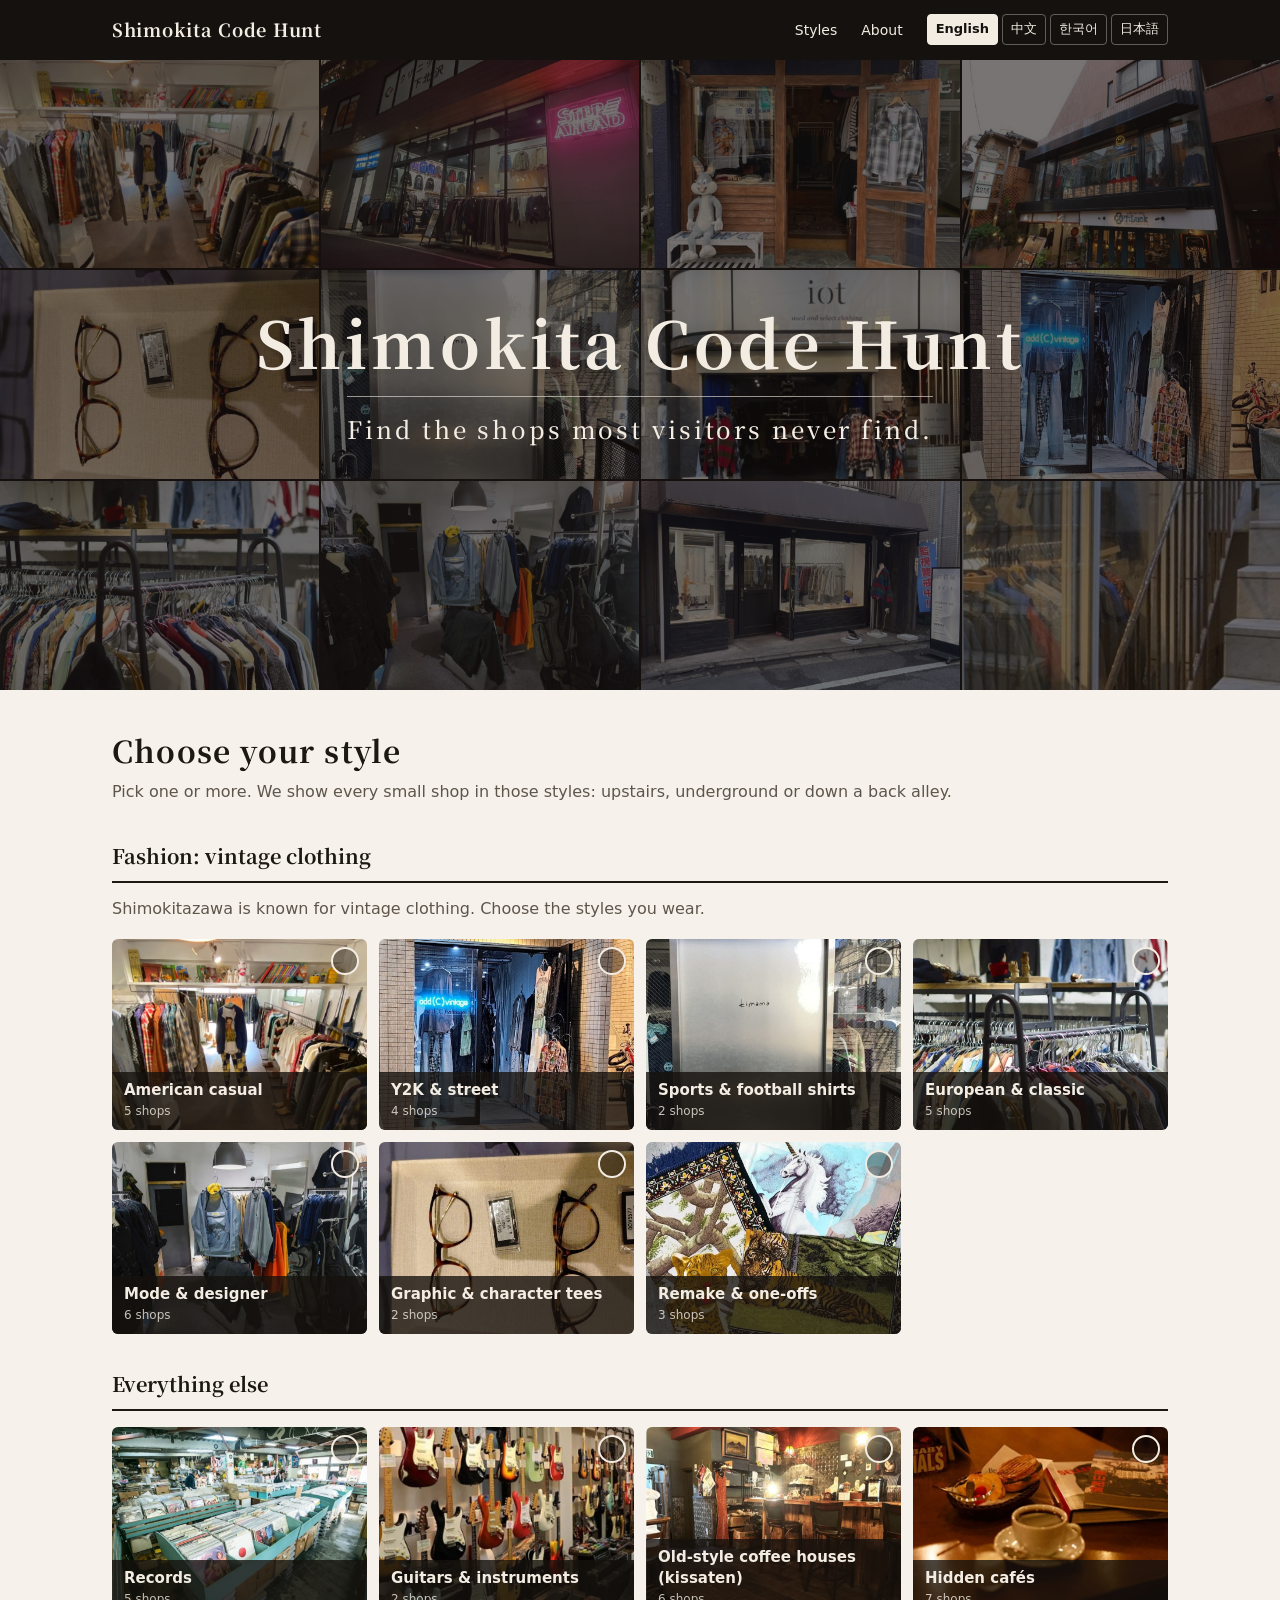
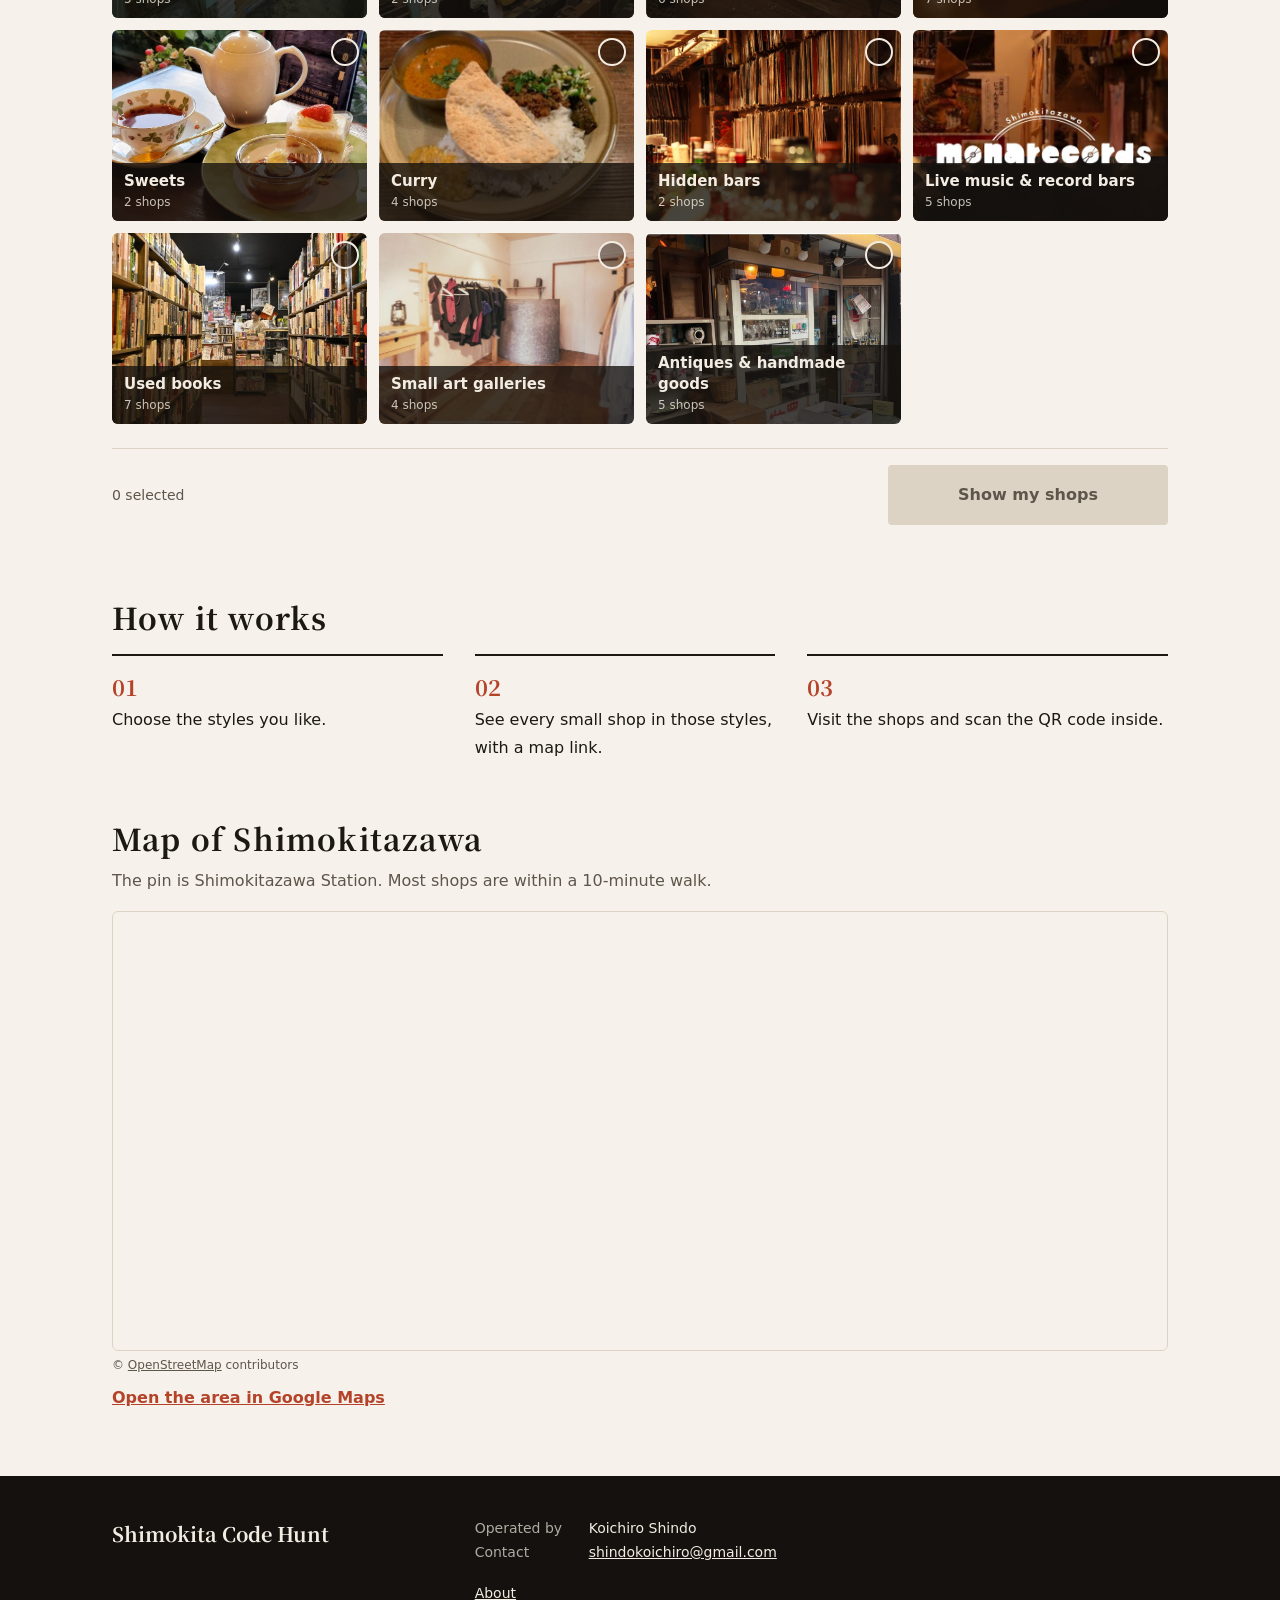
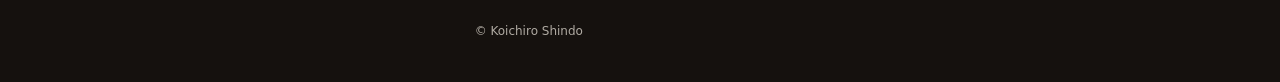
==== index.html @ 96d7427f "ミニシアター・お笑いを外す" ====
<!DOCTYPE html>
<html lang="en">
<head>
  <meta charset="UTF-8">
  <meta name="viewport" content="width=device-width, initial-scale=1">
  <title>Shimokita Code Hunt</title>
  <meta name="description" content="Find small shops in Shimokitazawa that most visitors never find: upstairs, underground and down back alleys.">
  <link rel="preconnect" href="https://fonts.googleapis.com">
  <link rel="preconnect" href="https://fonts.gstatic.com" crossorigin>
  <link rel="stylesheet" href="https://fonts.googleapis.com/css2?family=Noto+Serif+JP:wght@500;700&display=swap">
  <link rel="stylesheet" href="style.css?v=16">
</head>
<body>
  <div id="app"></div>
  <noscript><p>Please turn on JavaScript to use this site.</p></noscript>
  <script src="data/config.js?v=16"></script>
  <script src="data/stores.js?v=16"></script>
  <script src="i18n.js?v=16"></script>
  <script src="app.js?v=16"></script>
</body>
</html>
---- style.css ----
:root {
  --bg: #F6F2EB;
  --paper: #ECE5D9;
  --ink: #1C1814;
  --sub: #5E554B;
  --night: #15110E;
  --on-night: #F2ECE2;
  --accent: #B5432A;
  --accent-dark: #8E3320;
  --line: #DDD3C4;
  --ok: #2F6B3F;
  --error: #A8321E;
  --r-btn: 4px;
  --r-box: 6px;
  --serif: "Noto Serif JP", "Hiragino Mincho ProN", "Yu Mincho", "Songti SC", "Nanum Myeongjo", Georgia, serif;
}

* { box-sizing: border-box; }
html { -webkit-text-size-adjust: 100%; scroll-padding-top: 72px; }

body {
  margin: 0;
  background: var(--bg);
  color: var(--ink);
  font-family: system-ui, -apple-system, "Segoe UI", Roboto, "Helvetica Neue", Arial, sans-serif;
  font-size: 16px;
  line-height: 1.75;
}
html:lang(ja) body { font-family: "Hiragino Sans", "Hiragino Kaku Gothic ProN", "Noto Sans JP", "Yu Gothic", sans-serif; }
html:lang(zh) body { font-family: "PingFang SC", "Hiragino Sans GB", "Noto Sans SC", "Microsoft YaHei", sans-serif; }
html:lang(ko) body { font-family: "Apple SD Gothic Neo", "Noto Sans KR", "Malgun Gothic", sans-serif; }

h1, h2, h3 { line-height: 1.35; margin: 0; }
img { max-width: 100%; }

.wrap {
  max-width: 1120px;
  margin: 0 auto;
  padding: 0 16px;
}
@media (min-width: 768px) { .wrap { padding: 0 32px; } }

/* ---- ヘッダー（どの画面でも上に固定） ---- */
.top {
  position: sticky;
  top: 0;
  z-index: 10;
  background: var(--night);
  color: var(--on-night);
}
.top-in {
  max-width: 1120px;
  margin: 0 auto;
  padding: 10px 16px;
  display: flex;
  flex-wrap: wrap;
  align-items: center;
  gap: 8px 24px;
}
@media (min-width: 768px) { .top-in { padding: 14px 32px; } }
.brand {
  font-family: var(--serif);
  font-weight: 700;
  font-size: 18px;
  letter-spacing: 0.04em;
  color: var(--on-night);
  text-decoration: none;
  margin-right: auto;
}
.nav { display: none; gap: 24px; }
.nav a { color: var(--on-night); text-decoration: none; font-size: 14px; }
.nav a:hover { text-decoration: underline; text-underline-offset: 4px; }
@media (min-width: 900px) { .nav { display: flex; } }
.langs { display: flex; gap: 4px; }
.langs button {
  font: inherit;
  font-size: 13px;
  padding: 3px 8px;
  border: 1px solid rgba(242, 236, 226, 0.35);
  border-radius: var(--r-btn);
  background: transparent;
  color: var(--on-night);
  cursor: pointer;
}
.langs button[aria-current="true"] {
  background: var(--on-night);
  border-color: var(--on-night);
  color: var(--night);
  font-weight: 700;
}

/* ---- トップの写真（お店の写真を並べ、上に名前を重ねる） ---- */
.hero {
  position: relative;
  height: 44vh;
  min-height: 300px;
  max-height: 640px;
  overflow: hidden;
  background: var(--night);
}
@media (min-width: 768px) { .hero { height: 70vh; } }
.mosaic {
  position: absolute;
  inset: 0;
  display: grid;
  grid-template-columns: repeat(3, minmax(0, 1fr));
  grid-template-rows: repeat(3, minmax(0, 1fr));
  gap: 2px;
}
.mosaic img { width: 100%; height: 100%; min-height: 0; object-fit: cover; display: block; }
.mosaic img:nth-child(n+10) { display: none; }
@media (min-width: 768px) {
  .mosaic { grid-template-columns: repeat(4, minmax(0, 1fr)); }
  .mosaic img:nth-child(n+10) { display: block; }
}
.hero::after {
  content: "";
  position: absolute;
  inset: 0;
  background: rgba(21, 17, 14, 0.58);
}
.hero-text {
  position: absolute;
  inset: 0;
  z-index: 1;
  display: flex;
  flex-direction: column;
  align-items: center;
  justify-content: center;
  text-align: center;
  padding: 0 16px;
  color: var(--on-night);
}
.hero-name {
  font-family: var(--serif);
  font-size: clamp(30px, 8vw, 64px);
  font-weight: 700;
  letter-spacing: 0.06em;
  margin: 0;
  line-height: 1.2;
  text-wrap: balance;
}
@media (max-width: 599px) { .hero-name { font-size: 34px; letter-spacing: 0.03em; } }
.hero-line {
  font-family: var(--serif);
  font-weight: 500;
  font-size: clamp(16px, 3.4vw, 24px);
  letter-spacing: 0.12em;
  margin-top: 16px;
  padding-top: 16px;
  border-top: 1px solid rgba(242, 236, 226, 0.6);
  text-wrap: balance;
}
@media (max-width: 599px) { .hero-line { letter-spacing: 0.04em; } }

/* ---- 見出し ---- */
.h-sec {
  font-family: var(--serif);
  font-size: clamp(22px, 4.5vw, 30px);
  font-weight: 700;
  letter-spacing: 0.04em;
}
.h-page {
  font-family: var(--serif);
  font-size: clamp(26px, 6vw, 40px);
  font-weight: 700;
  margin: 40px 0 16px;
}
.sub { color: var(--sub); margin: 8px 0 16px; }

.resume { margin: 24px 0 0; }
.resume a { color: var(--accent); font-weight: 700; }

/* ---- スタイルを選ぶ ---- */
.pick { padding: 40px 0 0; }
.tiles-group { border: 0; padding: 0; margin: 32px 0 0; min-width: 0; }
.h-group {
  font-family: var(--serif);
  font-size: 20px;
  font-weight: 700;
  padding: 0 0 8px;
  border-bottom: 2px solid var(--ink);
  width: 100%;
}
.tiles-group .sub { margin: 12px 0 0; }
.tiles {
  border: 0;
  padding: 0;
  margin: 16px 0 0;
  display: grid;
  grid-template-columns: repeat(2, 1fr);
  gap: 8px;
}
@media (min-width: 600px) { .tiles { grid-template-columns: repeat(3, 1fr); gap: 12px; } }
@media (min-width: 1000px) { .tiles { grid-template-columns: repeat(4, 1fr); } }
.tile {
  position: relative;
  display: block;
  aspect-ratio: 4 / 3;
  overflow: hidden;
  border-radius: var(--r-box);
  background: var(--night);
  cursor: pointer;
  outline: 3px solid transparent;
  outline-offset: -3px;
}
.tile input { position: absolute; opacity: 0; width: 1px; height: 1px; }
.tile img { width: 100%; height: 100%; object-fit: cover; display: block; }
.tile.no-photo { background: #2B241E; }
.tile-label {
  position: absolute;
  left: 0; right: 0; bottom: 0;
  padding: 8px 12px;
  background: rgba(21, 17, 14, 0.78);
  color: var(--on-night);
  display: flex;
  flex-direction: column;
}
.tile.no-photo .tile-label { top: 0; justify-content: flex-end; background: none; }
.tile-name { font-weight: 700; font-size: 15px; line-height: 1.4; }
.tile-count { font-size: 12px; opacity: 0.8; }
.tile-check {
  position: absolute;
  top: 8px; right: 8px;
  width: 28px; height: 28px;
  border-radius: 50%;
  border: 2px solid var(--on-night);
  background: rgba(21, 17, 14, 0.4);
}
.tile input:checked ~ .tile-check { background: var(--accent); border-color: var(--accent); }
.tile input:checked ~ .tile-check::after {
  content: "";
  position: absolute;
  left: 8px; top: 3px;
  width: 7px; height: 13px;
  border: solid #fff;
  border-width: 0 3px 3px 0;
  transform: rotate(45deg);
}
.tile:has(input:checked) { outline-color: var(--accent); }
.tile:has(input:focus-visible) { outline-color: var(--ink); }

.pick-bar {
  position: static;
  bottom: 0;
  z-index: 5;
  margin: 16px -16px 0;
  padding: 12px 16px;
  background: var(--bg);
  border-top: 1px solid var(--line);
}
@media (min-width: 768px) { .pick-bar { margin: 24px 0 0; padding: 16px 0; } }
.pick-bar.is-on { position: sticky; }
.pick-bar-in { display: flex; align-items: center; gap: 16px; }
.pick-count { color: var(--sub); font-size: 14px; white-space: nowrap; }
.pick-bar .btn { margin: 0; }
@media (min-width: 768px) { .pick-bar .btn { width: auto; min-width: 280px; margin-left: auto; } }

/* ---- 遊び方・地図 ---- */
.steps { padding: 56px 0 0; }
.steps ol {
  margin: 16px 0 0;
  padding: 0;
  list-style: none;
  counter-reset: step;
  display: grid;
  gap: 12px;
}
@media (min-width: 900px) { .steps ol { grid-template-columns: 1.1fr 1fr 1.2fr; gap: 32px; } }
.steps li {
  counter-increment: step;
  padding-top: 12px;
  border-top: 2px solid var(--ink);
}
.steps li::before {
  content: counter(step, decimal-leading-zero);
  display: block;
  font-family: var(--serif);
  font-size: 22px;
  font-weight: 700;
  color: var(--accent);
}
.map { padding: 56px 0 64px; }
.map iframe {
  display: block;
  width: 100%;
  height: 320px;
  border: 1px solid var(--line);
  border-radius: var(--r-box);
}
@media (min-width: 768px) { .map iframe { height: 440px; } }
.map-credit { font-size: 12px; color: var(--sub); margin: 4px 0 0; }
.map-credit a { color: inherit; }

/* ---- ボタン・リンク ---- */
.actions { display: flex; flex-direction: column; gap: 8px; margin-top: 24px; }
.btn {
  display: block;
  width: 100%;
  font: inherit;
  font-weight: 700;
  text-align: center;
  text-decoration: none;
  padding: 14px 16px;
  margin-top: 16px;
  border: 2px solid var(--ink);
  border-radius: var(--r-btn);
  background: var(--ink);
  color: var(--bg);
  cursor: pointer;
}
.actions .btn { margin-top: 0; }
.btn:hover { background: var(--accent-dark); border-color: var(--accent-dark); }
.btn-go { background: var(--accent); border-color: var(--accent); }
.btn:disabled { background: var(--line); border-color: var(--line); color: var(--sub); cursor: default; }
.btn-line { background: transparent; color: var(--ink); }
.btn-line:hover { background: var(--paper); color: var(--ink); border-color: var(--ink); }
@media (min-width: 768px) { .route .btn, .about .btn { width: auto; display: inline-block; padding: 12px 32px; } }
.btn:focus-visible, .langs button:focus-visible, .link:focus-visible, .nav a:focus-visible {
  outline: 3px solid var(--accent);
  outline-offset: 2px;
}
.link { display: inline-block; margin-top: 8px; color: var(--accent); font-weight: 700; }
.shop-links { display: flex; flex-wrap: wrap; gap: 4px 20px; }
.link-sub { color: var(--ink); font-weight: 400; }

/* ---- 3軒の画面：選んだスタイルの写真を上に大きく出す ---- */
.banner {
  position: relative;
  height: 34vh;
  min-height: 220px;
  max-height: 420px;
  overflow: hidden;
  background: var(--night);
}
.banner-photos { position: absolute; inset: 0; display: grid; grid-auto-flow: column; grid-auto-columns: minmax(0, 1fr); gap: 2px; }
.banner img { width: 100%; height: 100%; object-fit: cover; display: block; }
@media (max-width: 599px) { .banner-photos.n3 img:nth-child(3), .banner-photos.n4 img:nth-child(n+3) { display: none; } }
.banner::after { content: ""; position: absolute; inset: 0; background: rgba(21, 17, 14, 0.5); }
.banner-text {
  position: absolute;
  z-index: 1;
  left: 0; right: 0; bottom: 0;
  max-width: 1120px;
  margin: 0 auto;
  padding: 24px 16px;
  color: var(--on-night);
}
@media (min-width: 768px) { .banner-text { padding: 40px 32px; } }
.banner-kicker { margin: 0; font-size: 14px; letter-spacing: 0.08em; }
.banner-title { font-family: var(--serif); font-size: clamp(28px, 6vw, 48px); font-weight: 700; }

.route { padding-bottom: 64px; }
.progress {
  display: flex; align-items: center; gap: 16px;
  font-weight: 700; margin: 24px 0 8px;
}
.meter { flex: 1; height: 6px; background: var(--paper); border-radius: 3px; overflow: hidden; max-width: 480px; }
.meter span { display: block; height: 100%; background: var(--accent); }

.shops { list-style: none; padding: 0; margin: 32px 0 0; }
.shop {
  border: 1px solid var(--line);
  border-radius: var(--r-box);
  background: #fff;
  overflow: hidden;
  margin-bottom: 20px;
}
@media (min-width: 768px) {
  .shop { display: grid; grid-template-columns: 2fr 3fr; }
  .shop.no-photo { grid-template-columns: 1fr; }
}
.shop-photo { margin: 0; }
.shop-photo img { display: block; width: 100%; height: 220px; object-fit: cover; }
@media (min-width: 768px) { .shop-photo img { height: 100%; min-height: 280px; } }
.shop-body { padding: 20px; }
@media (min-width: 768px) { .shop-body { padding: 28px 32px; } }
.shop-body p { margin: 8px 0 0; }
.shop-head { display: flex; align-items: flex-start; gap: 16px; }
.shop-head h3 { flex: 1; min-width: 0; font-family: var(--serif); font-size: 22px; font-weight: 700; overflow-wrap: anywhere; }
.shop-no {
  flex: none;
  font-family: var(--serif);
  font-size: 22px;
  font-weight: 700;
  color: var(--accent);
  line-height: 1.35;
}
.status {
  flex: none;
  font-size: 13px;
  font-weight: 700;
  color: var(--sub);
  padding: 2px 8px;
  border: 1px solid var(--line);
  border-radius: var(--r-btn);
}
.is-found .status { color: var(--ok); border-color: var(--ok); }
.cats { color: var(--accent); font-size: 13px; font-weight: 700; letter-spacing: 0.04em; }
.desc { font-size: 15px; }
.addr { font-size: 13px; color: var(--sub); }
.done { font-size: 20px; font-weight: 700; color: var(--ok); margin: 16px 0 0; }

/* ---- メッセージ ---- */
.block { padding: 40px 0 64px; }
.message-text { font-family: var(--serif); font-size: 22px; font-weight: 700; margin: 0; }
.is-ok .message-text { color: var(--ok); }

/* ---- このサイトについて ---- */
.about { max-width: 760px; padding-bottom: 64px; }
.about .h-sec { font-size: 20px; margin-top: 40px; }
.about-info { margin: 16px 0 0; }
.about-info div { display: flex; gap: 16px; padding: 8px 0; border-bottom: 1px solid var(--line); }
.about-info dt { width: 8em; flex: none; color: var(--sub); }
.about-info dd { margin: 0; }
.about a { color: var(--accent); }

/* ---- ページ下 ---- */
.foot { background: var(--night); color: var(--on-night); font-size: 14px; }
.foot-in { padding-top: 40px; padding-bottom: 40px; display: grid; gap: 16px; }
@media (min-width: 768px) { .foot-in { grid-template-columns: 1fr 2fr; align-items: start; } }
.foot-brand { font-family: var(--serif); font-size: 20px; font-weight: 700; margin: 0; }
.foot-info { margin: 0; }
.foot-info div { display: flex; gap: 16px; }
.foot-info dt { width: 7em; flex: none; opacity: 0.7; }
.foot-info dd { margin: 0; }
.foot a { color: var(--on-night); }
.foot-links, .foot-copy { margin: 0; }
.foot-copy { opacity: 0.7; font-size: 12px; }
@media (min-width: 768px) { .foot-links, .foot-copy { grid-column: 2; } }

.visually-hidden {
  position: absolute; width: 1px; height: 1px; overflow: hidden;
  clip: rect(0 0 0 0); white-space: nowrap;
}
.error { color: var(--error); font-weight: 700; }

/* ---- 印刷用QRページ ---- */
.qr-page { max-width: 1120px; margin: 0 auto; padding: 0 16px 64px; }
.qr-list { list-style: none; padding: 0; display: grid; gap: 24px; grid-template-columns: repeat(auto-fill, minmax(240px, 1fr)); }
.qr-item {
  border: 1px solid var(--line);
  border-radius: var(--r-box);
  background: #fff;
  padding: 16px;
  text-align: center;
  break-inside: avoid;
}
.qr-item svg { width: 100%; max-width: 220px; height: auto; }
.qr-item h2 { font-size: 18px; }
.qr-item p { font-size: 12px; color: var(--sub); word-break: break-all; margin: 8px 0 0; }

@media print {
  body { background: #fff; }
  .no-print { display: none; }
}
@media (prefers-reduced-motion: reduce) { html { scroll-behavior: auto; } }
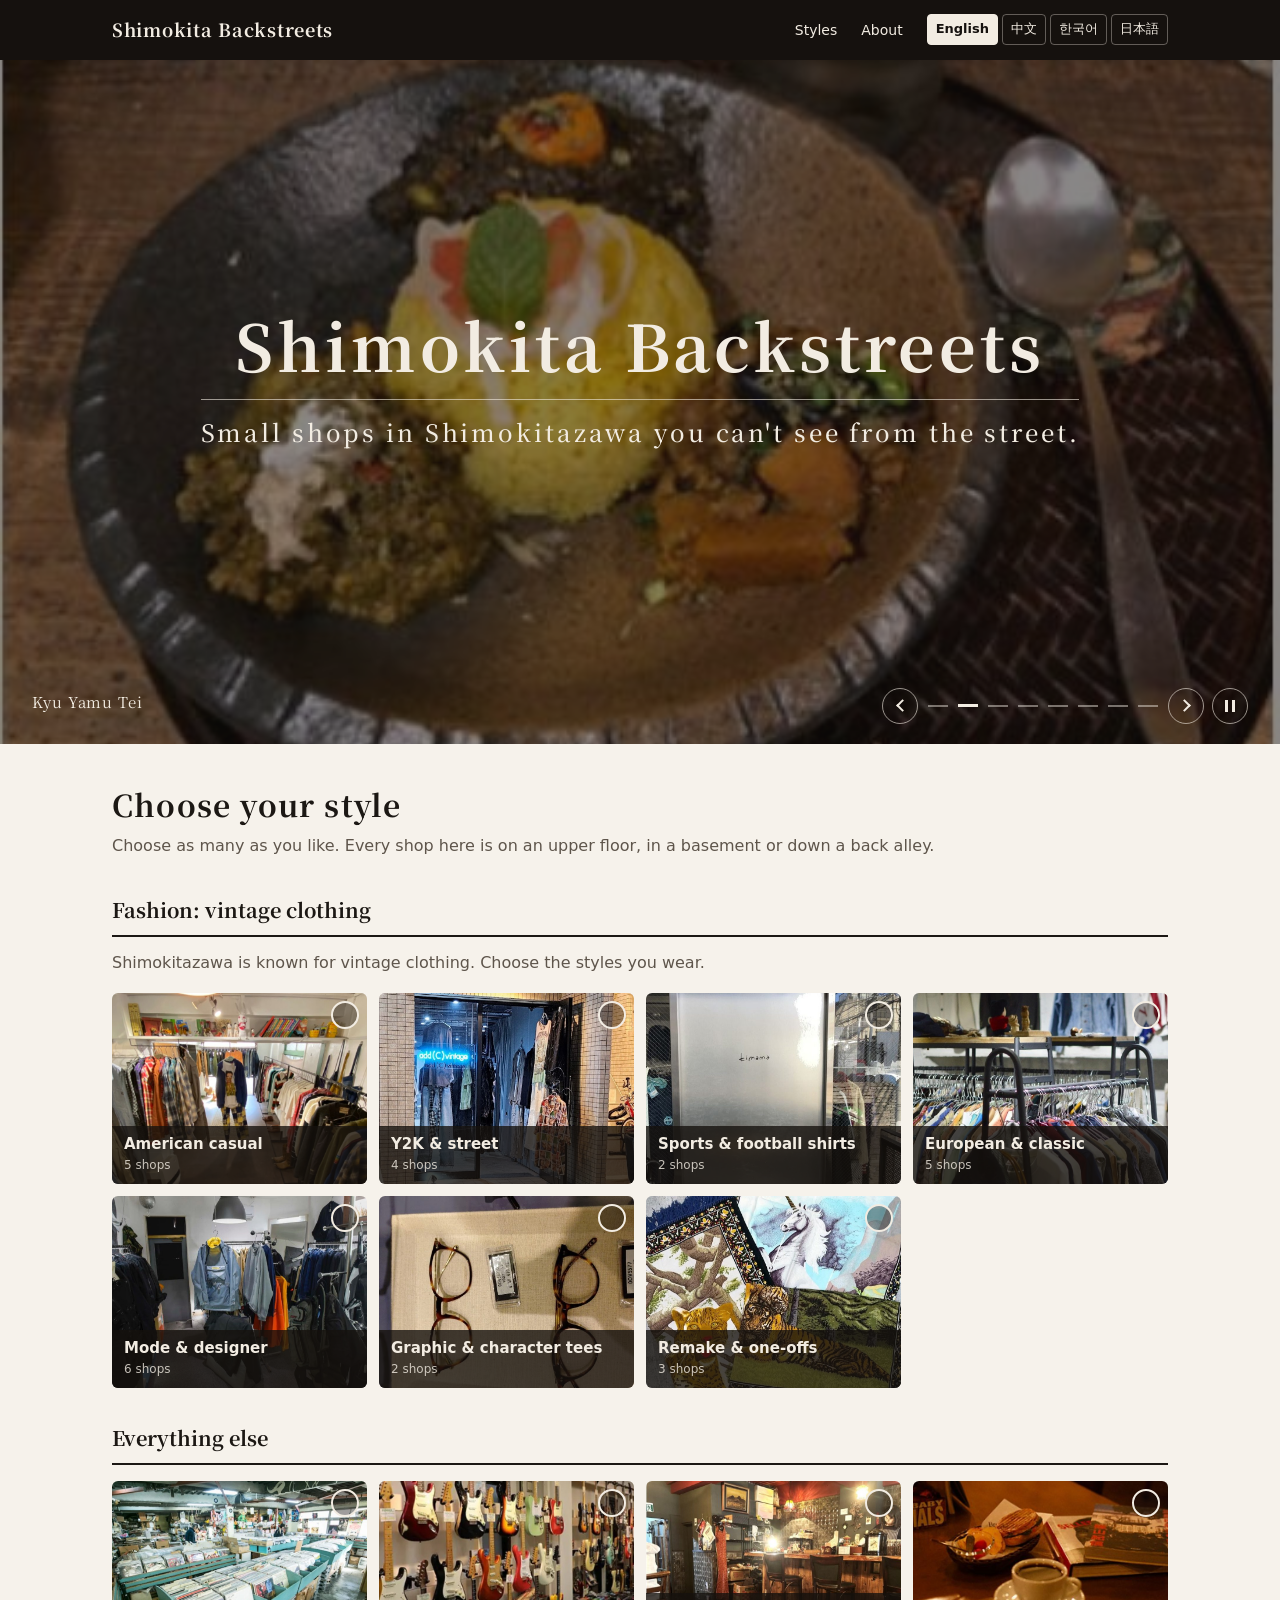
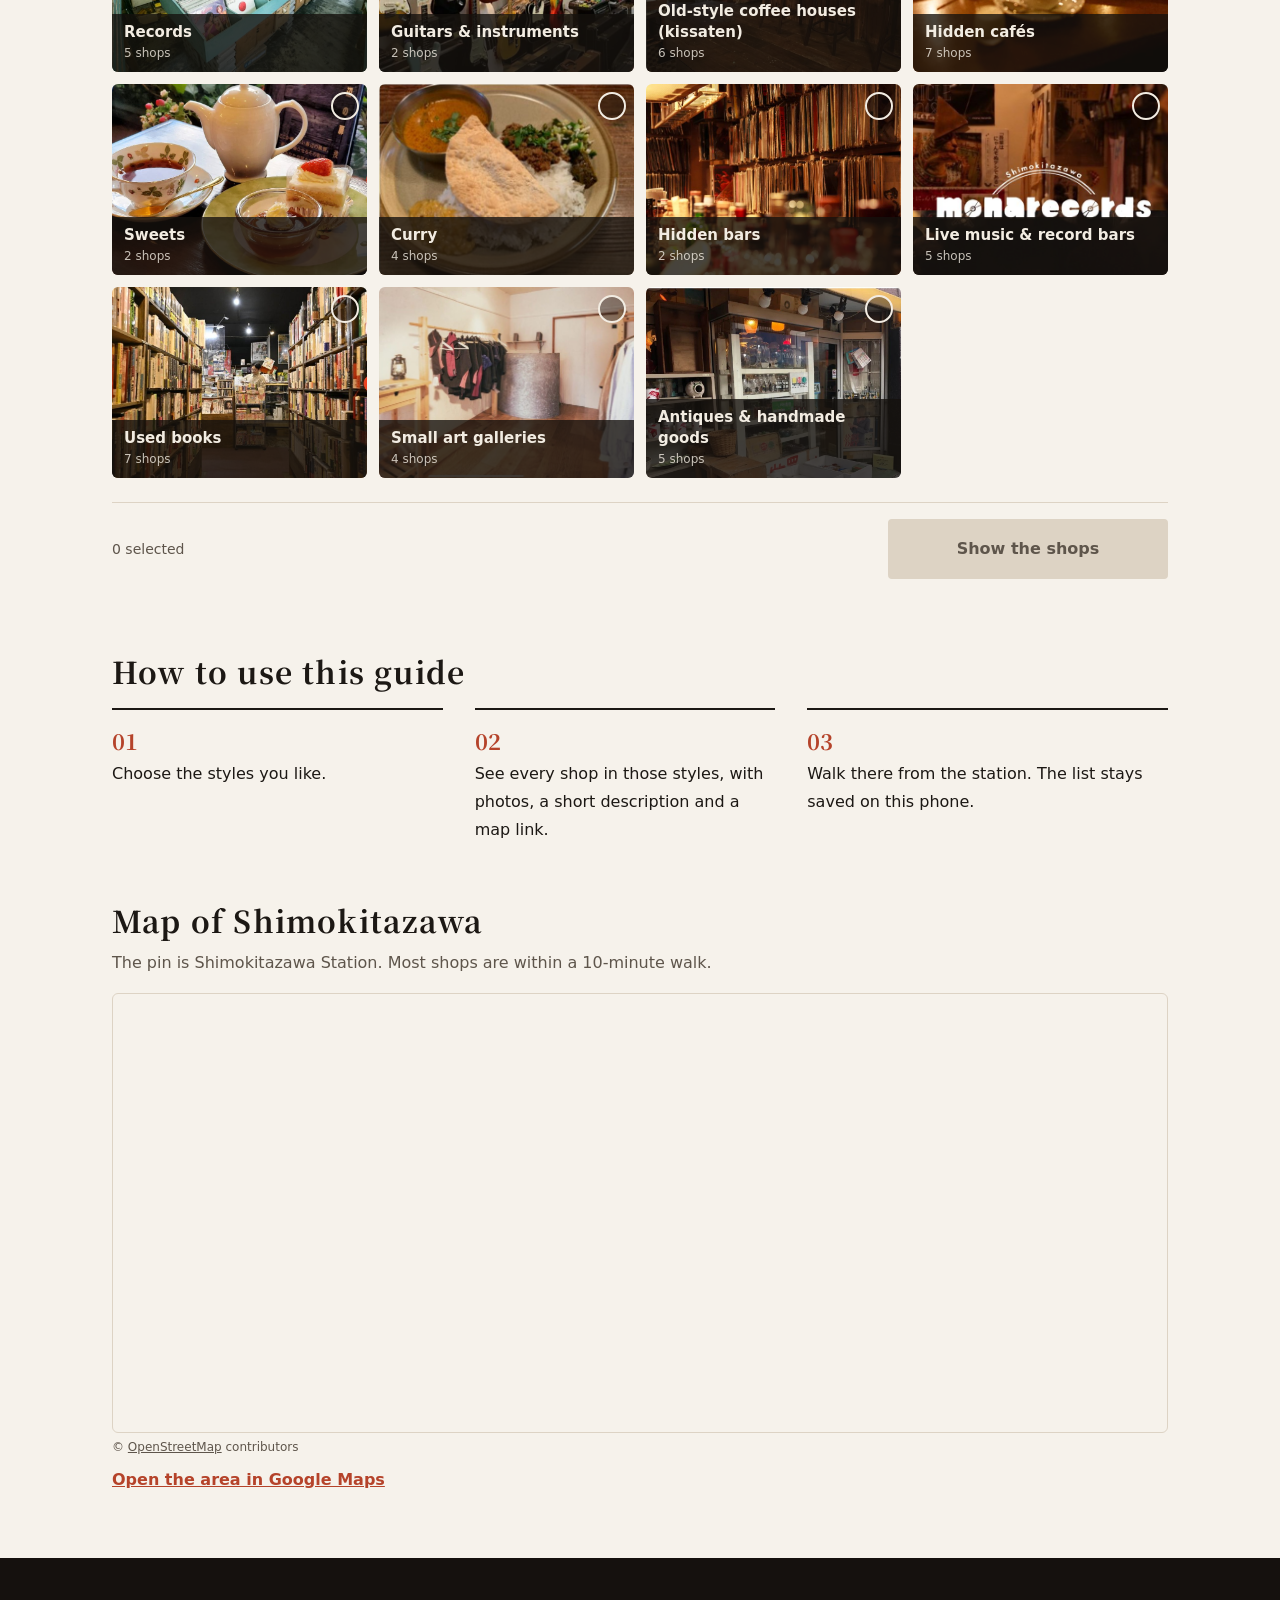
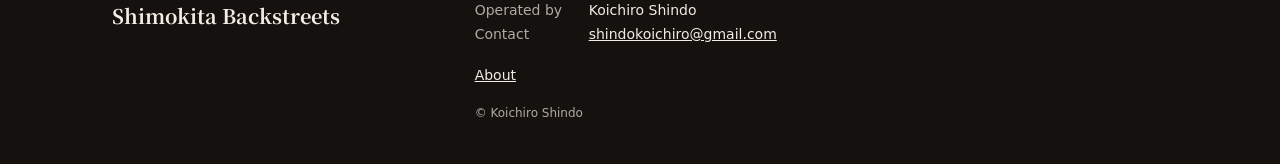
==== commit 08c6a57c: "トップの写真を自動で切り替わるようにし、店内のQRコードの仕組みを外す - 開いたときにスタイルが選ばれた状態になるのを直す - サイト名を Shimokita Backstreets にし、画面の言" ====
--- a/index.html
+++ b/index.html
@@ -3,19 +3,19 @@
 <head>
   <meta charset="UTF-8">
   <meta name="viewport" content="width=device-width, initial-scale=1">
-  <title>Shimokita Code Hunt</title>
+  <title>Shimokita Backstreets</title>
   <meta name="description" content="Find small shops in Shimokitazawa that most visitors never find: upstairs, underground and down back alleys.">
   <link rel="preconnect" href="https://fonts.googleapis.com">
   <link rel="preconnect" href="https://fonts.gstatic.com" crossorigin>
   <link rel="stylesheet" href="https://fonts.googleapis.com/css2?family=Noto+Serif+JP:wght@500;700&display=swap">
-  <link rel="stylesheet" href="style.css?v=16">
+  <link rel="stylesheet" href="style.css?v=17">
 </head>
 <body>
   <div id="app"></div>
   <noscript><p>Please turn on JavaScript to use this site.</p></noscript>
-  <script src="data/config.js?v=16"></script>
-  <script src="data/stores.js?v=16"></script>
-  <script src="i18n.js?v=16"></script>
-  <script src="app.js?v=16"></script>
+  <script src="data/config.js?v=17"></script>
+  <script src="data/stores.js?v=17"></script>
+  <script src="i18n.js?v=17"></script>
+  <script src="app.js?v=17"></script>
 </body>
 </html>
--- a/style.css
+++ b/style.css
@@ -89,36 +89,109 @@
   font-weight: 700;
 }
 
-/* ---- トップの写真（お店の写真を並べ、上に名前を重ねる） ---- */
+/* ---- トップの写真（お店の写真が自動で切り替わり、上に名前を重ねる） ---- */
 .hero {
   position: relative;
-  height: 44vh;
-  min-height: 300px;
-  max-height: 640px;
+  height: 56vh;
+  min-height: 360px;
+  max-height: 720px;
   overflow: hidden;
   background: var(--night);
 }
-@media (min-width: 768px) { .hero { height: 70vh; } }
-.mosaic {
+@media (min-width: 768px) { .hero { height: 76vh; } }
+.slides { position: absolute; inset: 0; }
+.slide {
   position: absolute;
   inset: 0;
-  display: grid;
-  grid-template-columns: repeat(3, minmax(0, 1fr));
-  grid-template-rows: repeat(3, minmax(0, 1fr));
-  gap: 2px;
-}
-.mosaic img { width: 100%; height: 100%; min-height: 0; object-fit: cover; display: block; }
-.mosaic img:nth-child(n+10) { display: none; }
-@media (min-width: 768px) {
-  .mosaic { grid-template-columns: repeat(4, minmax(0, 1fr)); }
-  .mosaic img:nth-child(n+10) { display: block; }
-}
-.hero::after {
+  margin: 0;
+  opacity: 0;
+  transition: opacity 1.2s ease;
+}
+.slide.is-on { opacity: 1; }
+.slide img { width: 100%; height: 100%; object-fit: cover; display: block; }
+.slide::after {
   content: "";
   position: absolute;
   inset: 0;
-  background: rgba(21, 17, 14, 0.58);
-}
+  background: rgba(21, 17, 14, 0.5);
+}
+.slide-name {
+  position: absolute;
+  left: 16px;
+  bottom: 64px;
+  z-index: 2;
+  color: var(--on-night);
+  font-family: var(--serif);
+  font-size: 14px;
+  letter-spacing: 0.06em;
+  pointer-events: none;
+}
+@media (min-width: 768px) { .slide-name { left: 32px; bottom: 28px; font-size: 15px; } }
+.slide-ctrl {
+  position: absolute;
+  left: 0;
+  right: 0;
+  bottom: 16px;
+  z-index: 3;
+  display: flex;
+  align-items: center;
+  justify-content: center;
+  gap: 8px;
+}
+@media (min-width: 768px) { .slide-ctrl { left: auto; right: 32px; bottom: 20px; } }
+.dots { display: flex; gap: 6px; }
+.dot {
+  width: 24px;
+  height: 24px;
+  padding: 0;
+  border: 0;
+  background: transparent;
+  cursor: pointer;
+  position: relative;
+}
+.dot::before {
+  content: "";
+  position: absolute;
+  left: 2px;
+  right: 2px;
+  top: 11px;
+  height: 2px;
+  background: rgba(242, 236, 226, 0.45);
+}
+.dot.is-on::before { background: var(--on-night); height: 3px; top: 10px; }
+.slide-btn {
+  width: 36px;
+  height: 36px;
+  padding: 0;
+  border: 1px solid rgba(242, 236, 226, 0.6);
+  border-radius: 50%;
+  background: transparent;
+  color: var(--on-night);
+  cursor: pointer;
+  display: flex;
+  align-items: center;
+  justify-content: center;
+}
+.slide-btn:hover { background: rgba(242, 236, 226, 0.15); }
+.dot:focus-visible, .slide-btn:focus-visible { outline: 2px solid var(--on-night); outline-offset: 2px; }
+.arrow {
+  width: 9px;
+  height: 9px;
+  border-top: 2px solid currentColor;
+  border-right: 2px solid currentColor;
+}
+.arrow-r { transform: translateX(-2px) rotate(45deg); }
+.arrow-l { transform: translateX(2px) rotate(-135deg); }
+.icon-pause { width: 10px; height: 12px; border-left: 3px solid currentColor; border-right: 3px solid currentColor; }
+.icon-play {
+  width: 0;
+  height: 0;
+  margin-left: 3px;
+  border-top: 7px solid transparent;
+  border-bottom: 7px solid transparent;
+  border-left: 11px solid currentColor;
+}
+@media (prefers-reduced-motion: reduce) { .slide { transition: none; } }
 .hero-text {
   position: absolute;
   inset: 0;
@@ -128,8 +201,9 @@
   align-items: center;
   justify-content: center;
   text-align: center;
-  padding: 0 16px;
-  color: var(--on-night);
+  padding: 0 16px 48px;
+  color: var(--on-night);
+  pointer-events: none;
 }
 .hero-name {
   font-family: var(--serif);
@@ -351,12 +425,7 @@
 .banner-title { font-family: var(--serif); font-size: clamp(28px, 6vw, 48px); font-weight: 700; }
 
 .route { padding-bottom: 64px; }
-.progress {
-  display: flex; align-items: center; gap: 16px;
-  font-weight: 700; margin: 24px 0 8px;
-}
-.meter { flex: 1; height: 6px; background: var(--paper); border-radius: 3px; overflow: hidden; max-width: 480px; }
-.meter span { display: block; height: 100%; background: var(--accent); }
+.list-count { font-weight: 700; color: var(--sub); margin: 24px 0 8px; }
 
 .shops { list-style: none; padding: 0; margin: 32px 0 0; }
 .shop {
@@ -386,25 +455,12 @@
   color: var(--accent);
   line-height: 1.35;
 }
-.status {
-  flex: none;
-  font-size: 13px;
-  font-weight: 700;
-  color: var(--sub);
-  padding: 2px 8px;
-  border: 1px solid var(--line);
-  border-radius: var(--r-btn);
-}
-.is-found .status { color: var(--ok); border-color: var(--ok); }
 .cats { color: var(--accent); font-size: 13px; font-weight: 700; letter-spacing: 0.04em; }
 .desc { font-size: 15px; }
 .addr { font-size: 13px; color: var(--sub); }
-.done { font-size: 20px; font-weight: 700; color: var(--ok); margin: 16px 0 0; }
-
-/* ---- メッセージ ---- */
+
+/* ---- 印刷用ページの余白 ---- */
 .block { padding: 40px 0 64px; }
-.message-text { font-family: var(--serif); font-size: 22px; font-weight: 700; margin: 0; }
-.is-ok .message-text { color: var(--ok); }
 
 /* ---- このサイトについて ---- */
 .about { max-width: 760px; padding-bottom: 64px; }
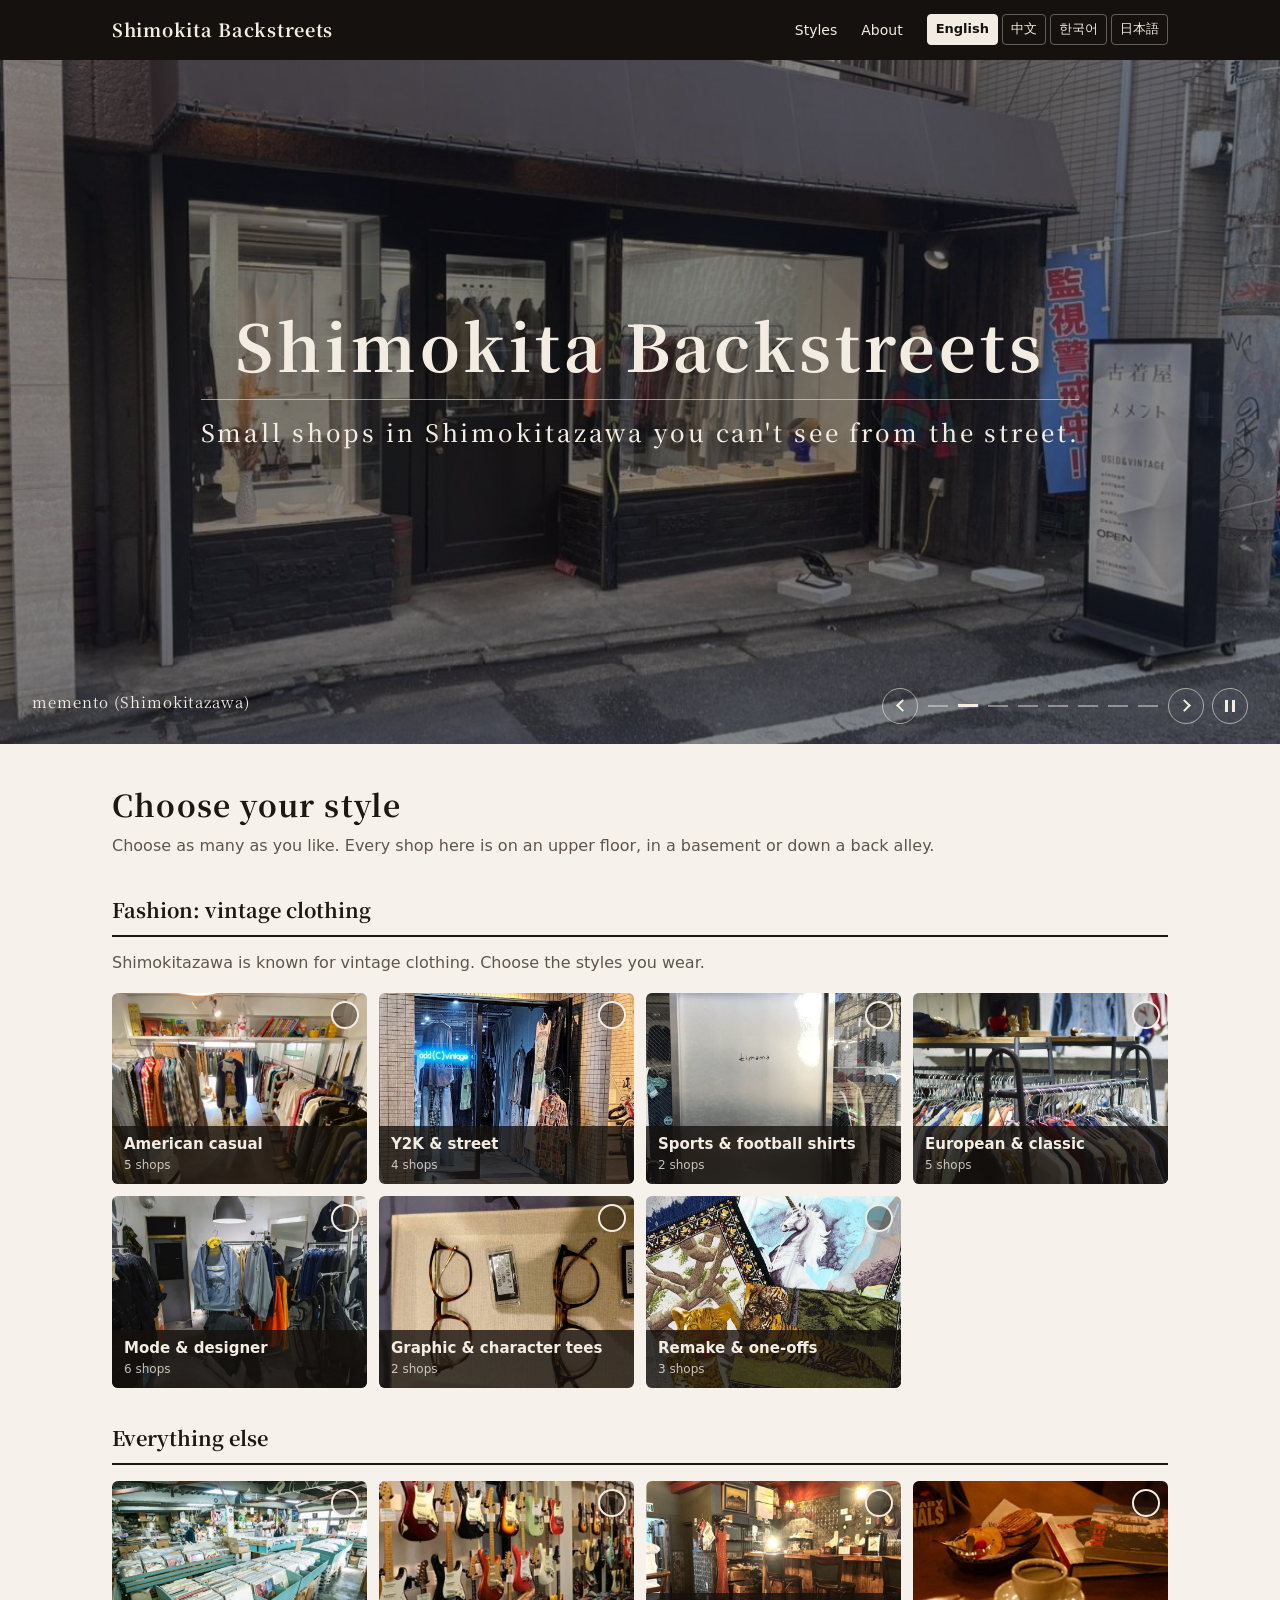
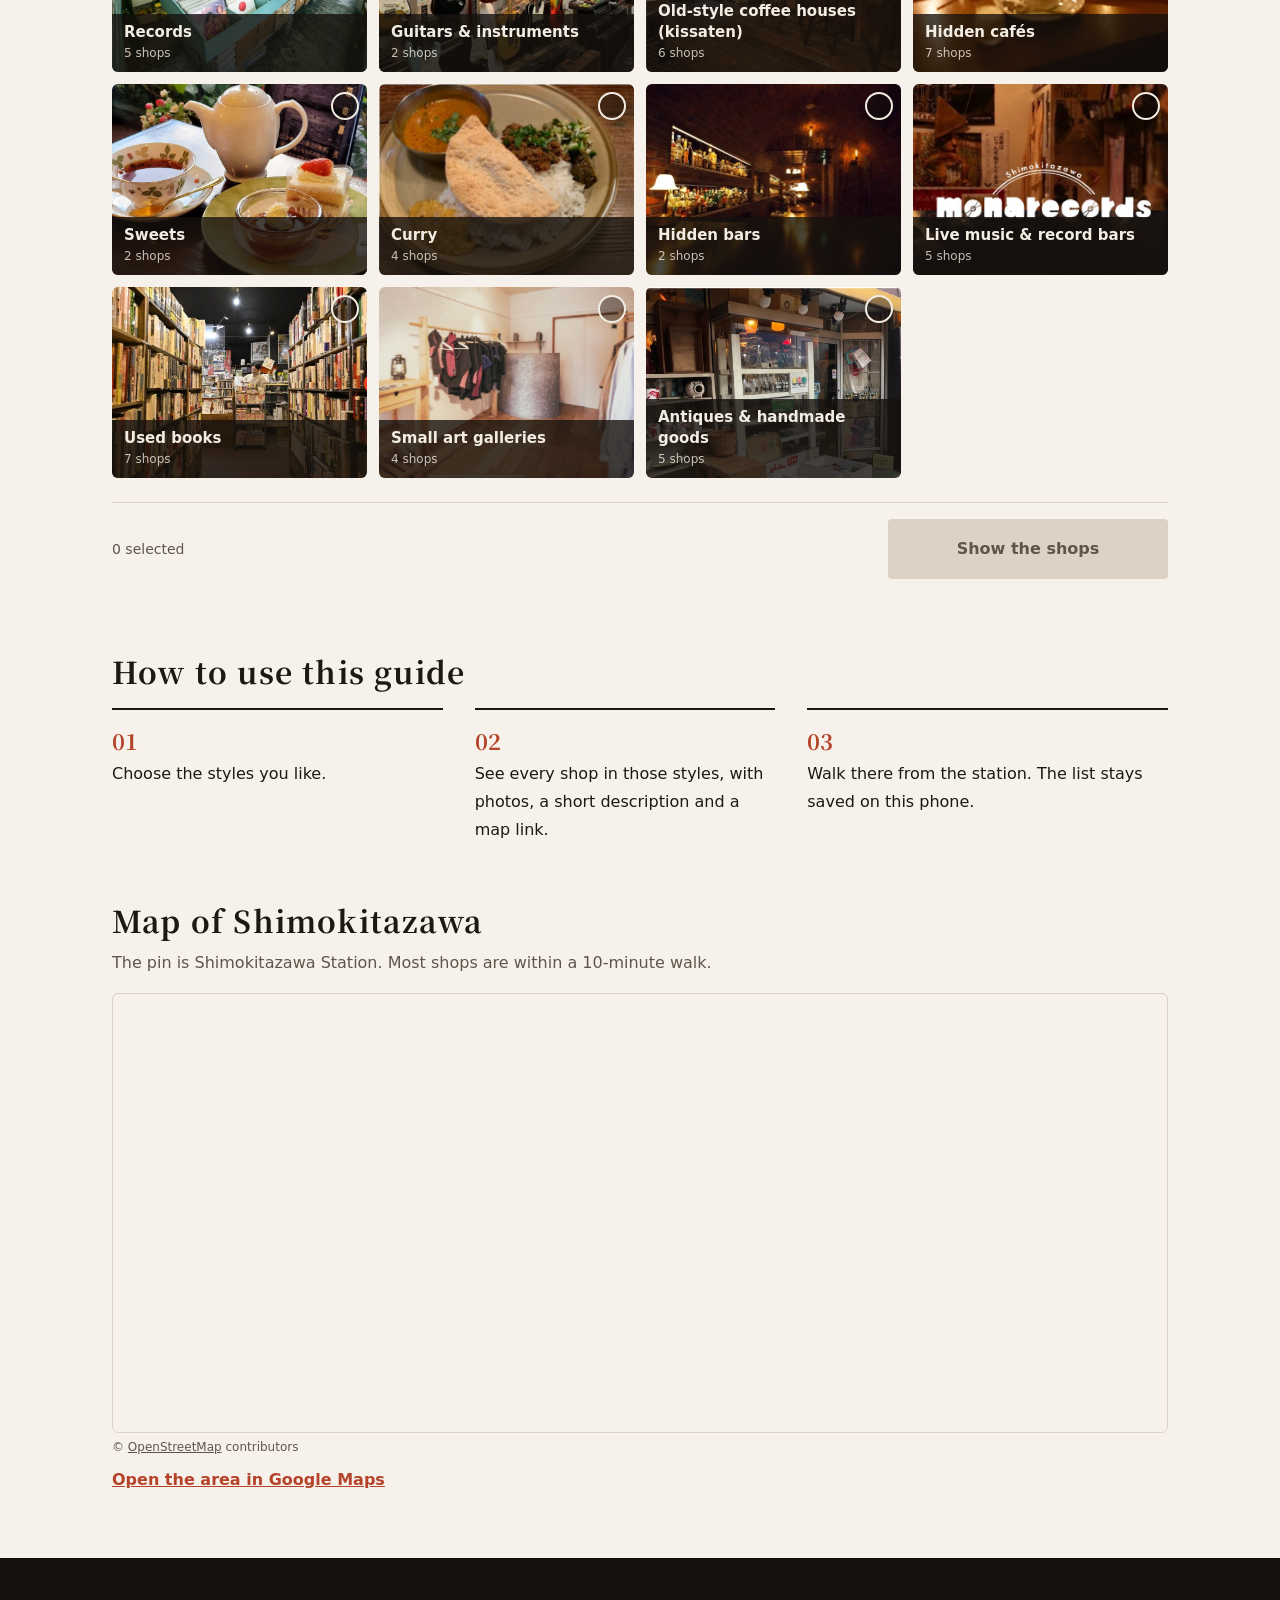
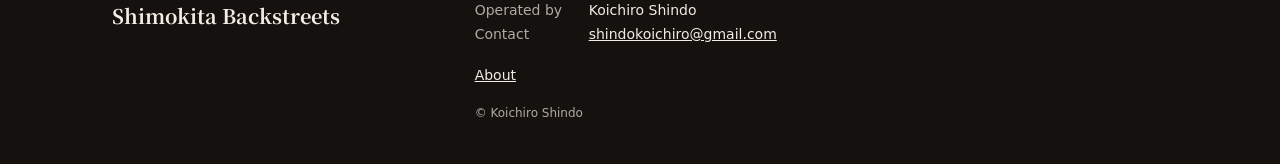
==== commit 500fdd0a: "5軒に写真を足し、小さい写真はトップの切り替えに出さないようにする" ====
--- a/index.html
+++ b/index.html
@@ -8,14 +8,14 @@
   <link rel="preconnect" href="https://fonts.googleapis.com">
   <link rel="preconnect" href="https://fonts.gstatic.com" crossorigin>
   <link rel="stylesheet" href="https://fonts.googleapis.com/css2?family=Noto+Serif+JP:wght@500;700&display=swap">
-  <link rel="stylesheet" href="style.css?v=17">
+  <link rel="stylesheet" href="style.css?v=18">
 </head>
 <body>
   <div id="app"></div>
   <noscript><p>Please turn on JavaScript to use this site.</p></noscript>
-  <script src="data/config.js?v=17"></script>
-  <script src="data/stores.js?v=17"></script>
-  <script src="i18n.js?v=17"></script>
-  <script src="app.js?v=17"></script>
+  <script src="data/config.js?v=18"></script>
+  <script src="data/stores.js?v=18"></script>
+  <script src="i18n.js?v=18"></script>
+  <script src="app.js?v=18"></script>
 </body>
 </html>
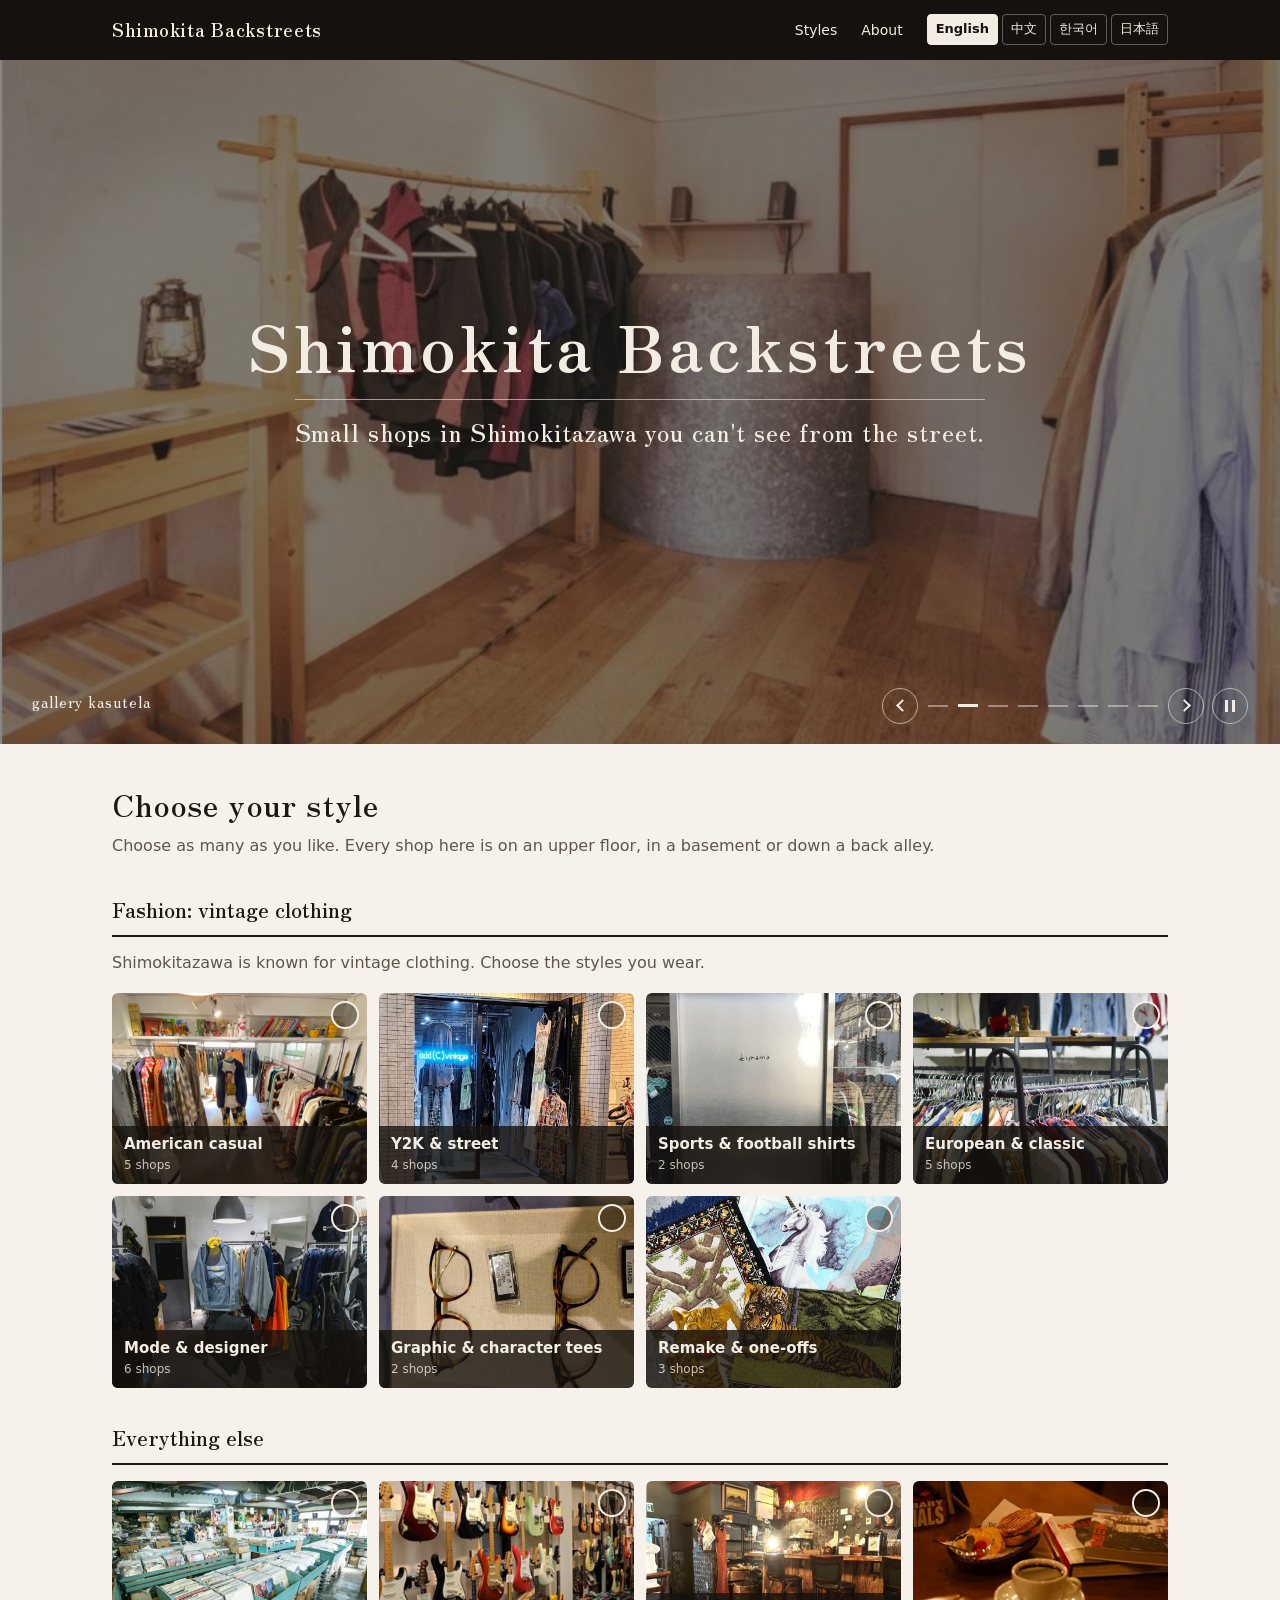
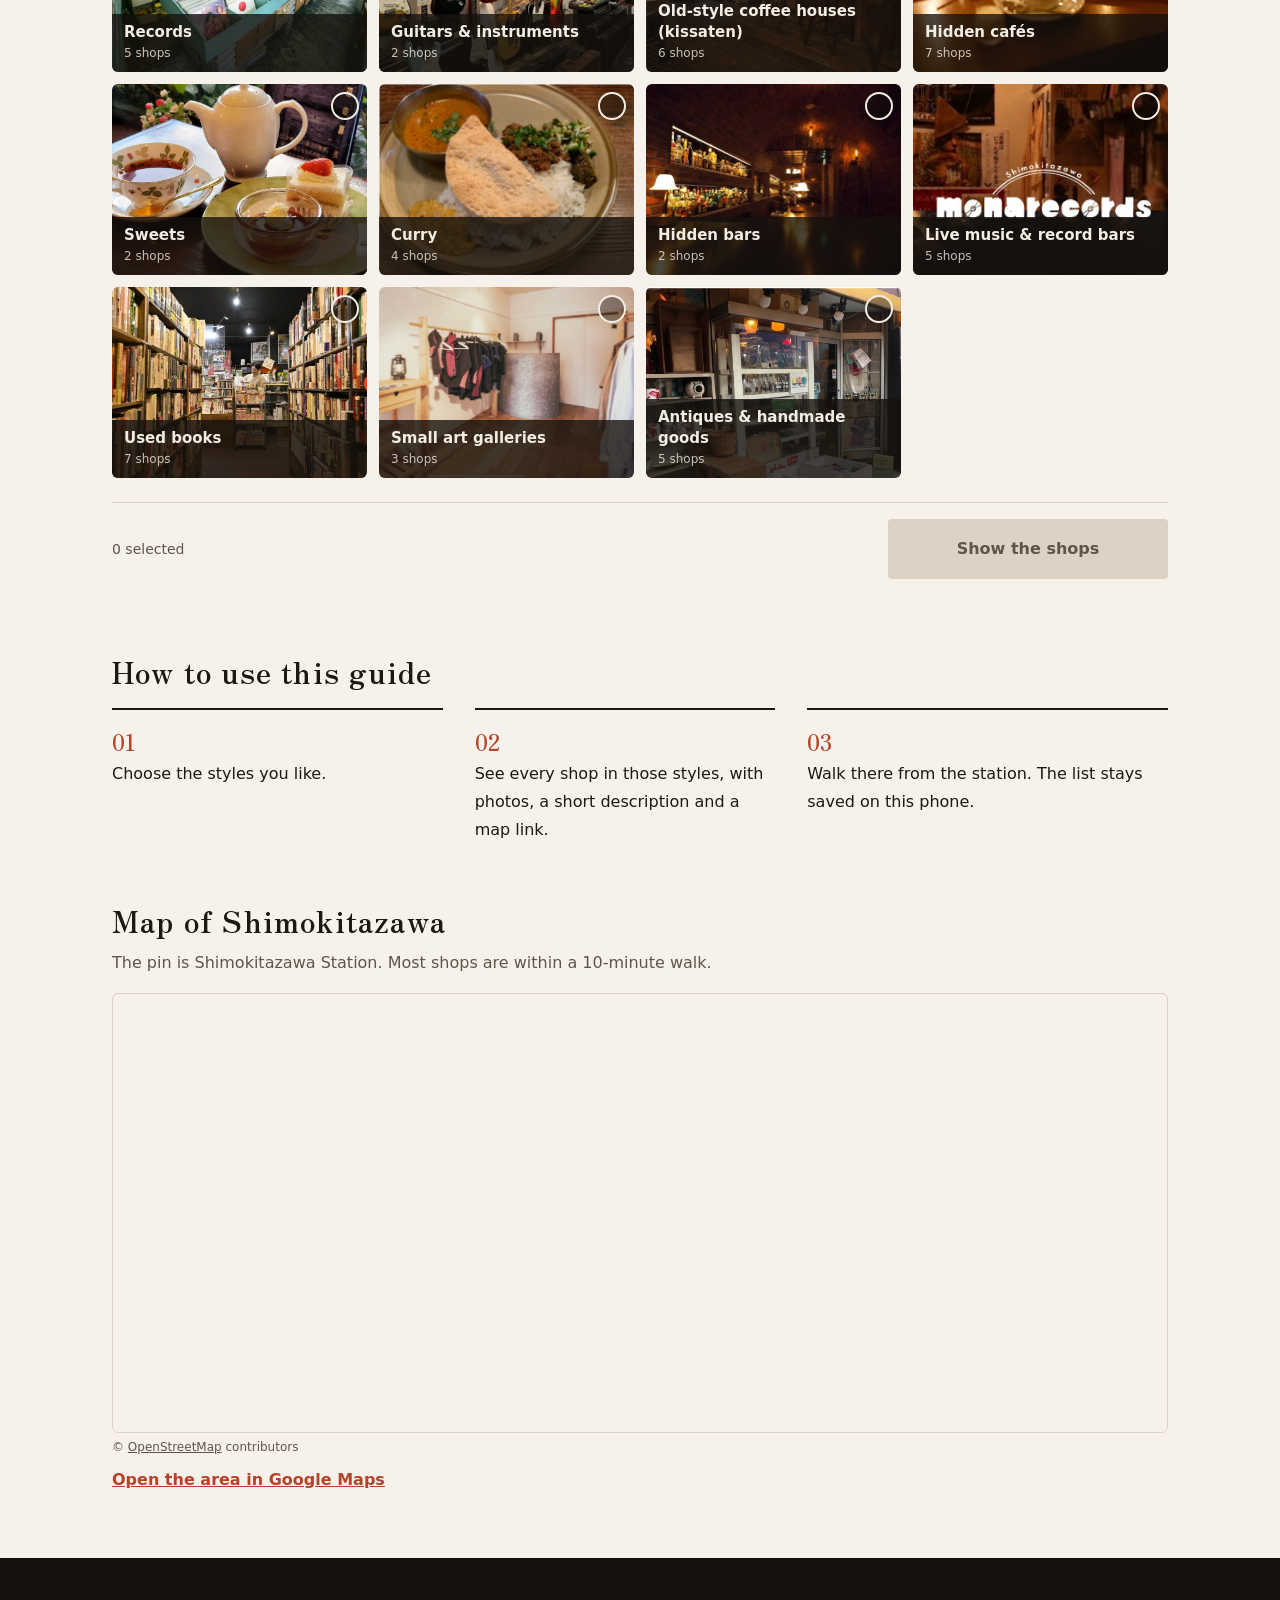
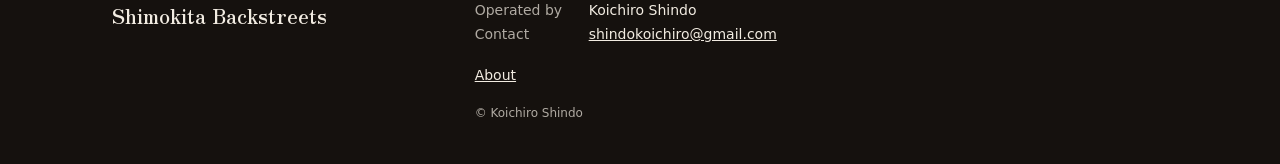
==== commit 774d23de: "写真のない武蔵屋画廊を外し、見出しの書体を Zen Old Mincho に変える" ====
--- a/index.html
+++ b/index.html
@@ -7,15 +7,15 @@
   <meta name="description" content="Find small shops in Shimokitazawa that most visitors never find: upstairs, underground and down back alleys.">
   <link rel="preconnect" href="https://fonts.googleapis.com">
   <link rel="preconnect" href="https://fonts.gstatic.com" crossorigin>
-  <link rel="stylesheet" href="https://fonts.googleapis.com/css2?family=Noto+Serif+JP:wght@500;700&display=swap">
-  <link rel="stylesheet" href="style.css?v=18">
+  <link rel="stylesheet" href="https://fonts.googleapis.com/css2?family=Zen+Old+Mincho:wght@500;700;900&display=swap">
+  <link rel="stylesheet" href="style.css?v=19">
 </head>
 <body>
   <div id="app"></div>
   <noscript><p>Please turn on JavaScript to use this site.</p></noscript>
-  <script src="data/config.js?v=18"></script>
-  <script src="data/stores.js?v=18"></script>
-  <script src="i18n.js?v=18"></script>
-  <script src="app.js?v=18"></script>
+  <script src="data/config.js?v=19"></script>
+  <script src="data/stores.js?v=19"></script>
+  <script src="i18n.js?v=19"></script>
+  <script src="app.js?v=19"></script>
 </body>
 </html>
--- a/style.css
+++ b/style.css
@@ -12,7 +12,7 @@
   --error: #A8321E;
   --r-btn: 4px;
   --r-box: 6px;
-  --serif: "Noto Serif JP", "Hiragino Mincho ProN", "Yu Mincho", "Songti SC", "Nanum Myeongjo", Georgia, serif;
+  --serif: "Zen Old Mincho", "Hiragino Mincho ProN", "Yu Mincho", "Songti SC", "Nanum Myeongjo", Georgia, serif;
 }
 
 * { box-sizing: border-box; }
@@ -208,7 +208,7 @@
 .hero-name {
   font-family: var(--serif);
   font-size: clamp(30px, 8vw, 64px);
-  font-weight: 700;
+  font-weight: 900;
   letter-spacing: 0.06em;
   margin: 0;
   line-height: 1.2;
@@ -219,7 +219,7 @@
   font-family: var(--serif);
   font-weight: 500;
   font-size: clamp(16px, 3.4vw, 24px);
-  letter-spacing: 0.12em;
+  letter-spacing: 0.04em;
   margin-top: 16px;
   padding-top: 16px;
   border-top: 1px solid rgba(242, 236, 226, 0.6);
@@ -422,7 +422,7 @@
 }
 @media (min-width: 768px) { .banner-text { padding: 40px 32px; } }
 .banner-kicker { margin: 0; font-size: 14px; letter-spacing: 0.08em; }
-.banner-title { font-family: var(--serif); font-size: clamp(28px, 6vw, 48px); font-weight: 700; }
+.banner-title { font-family: var(--serif); font-size: clamp(28px, 6vw, 48px); font-weight: 900; }
 
 .route { padding-bottom: 64px; }
 .list-count { font-weight: 700; color: var(--sub); margin: 24px 0 8px; }
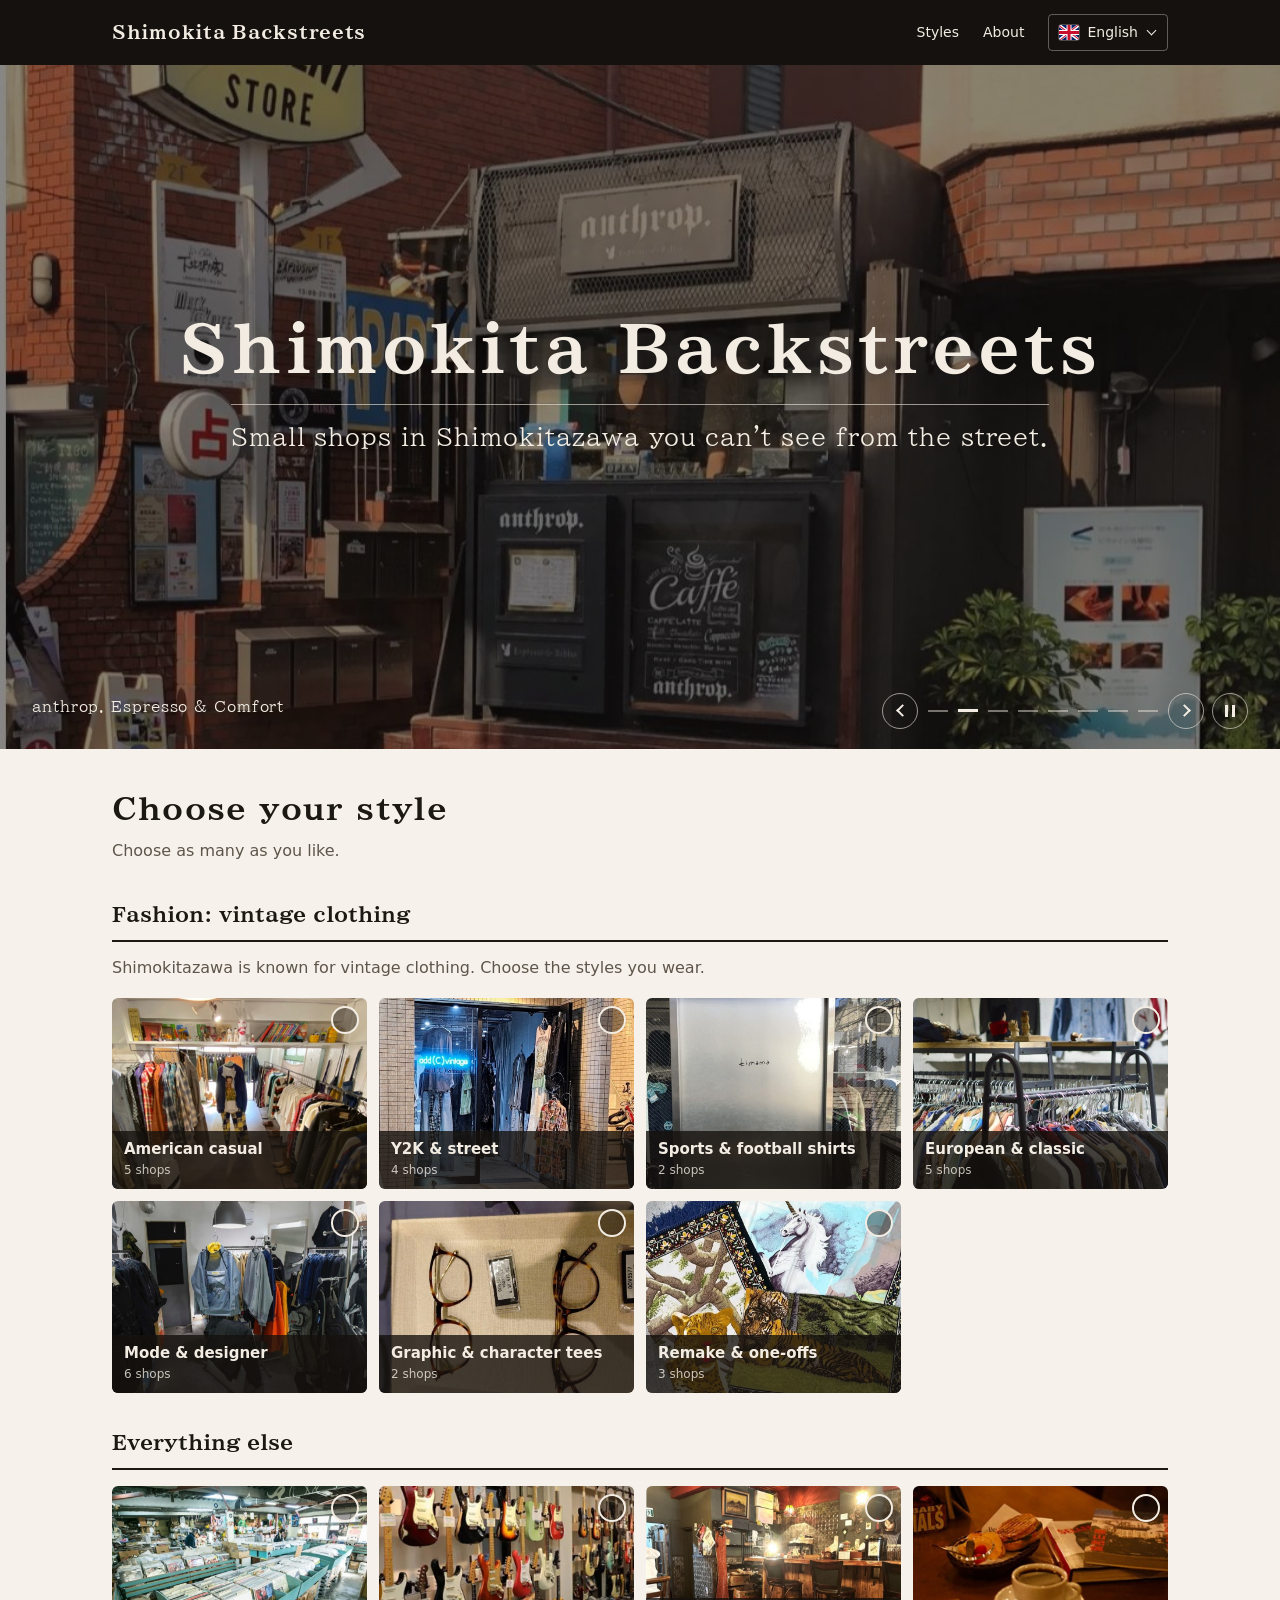
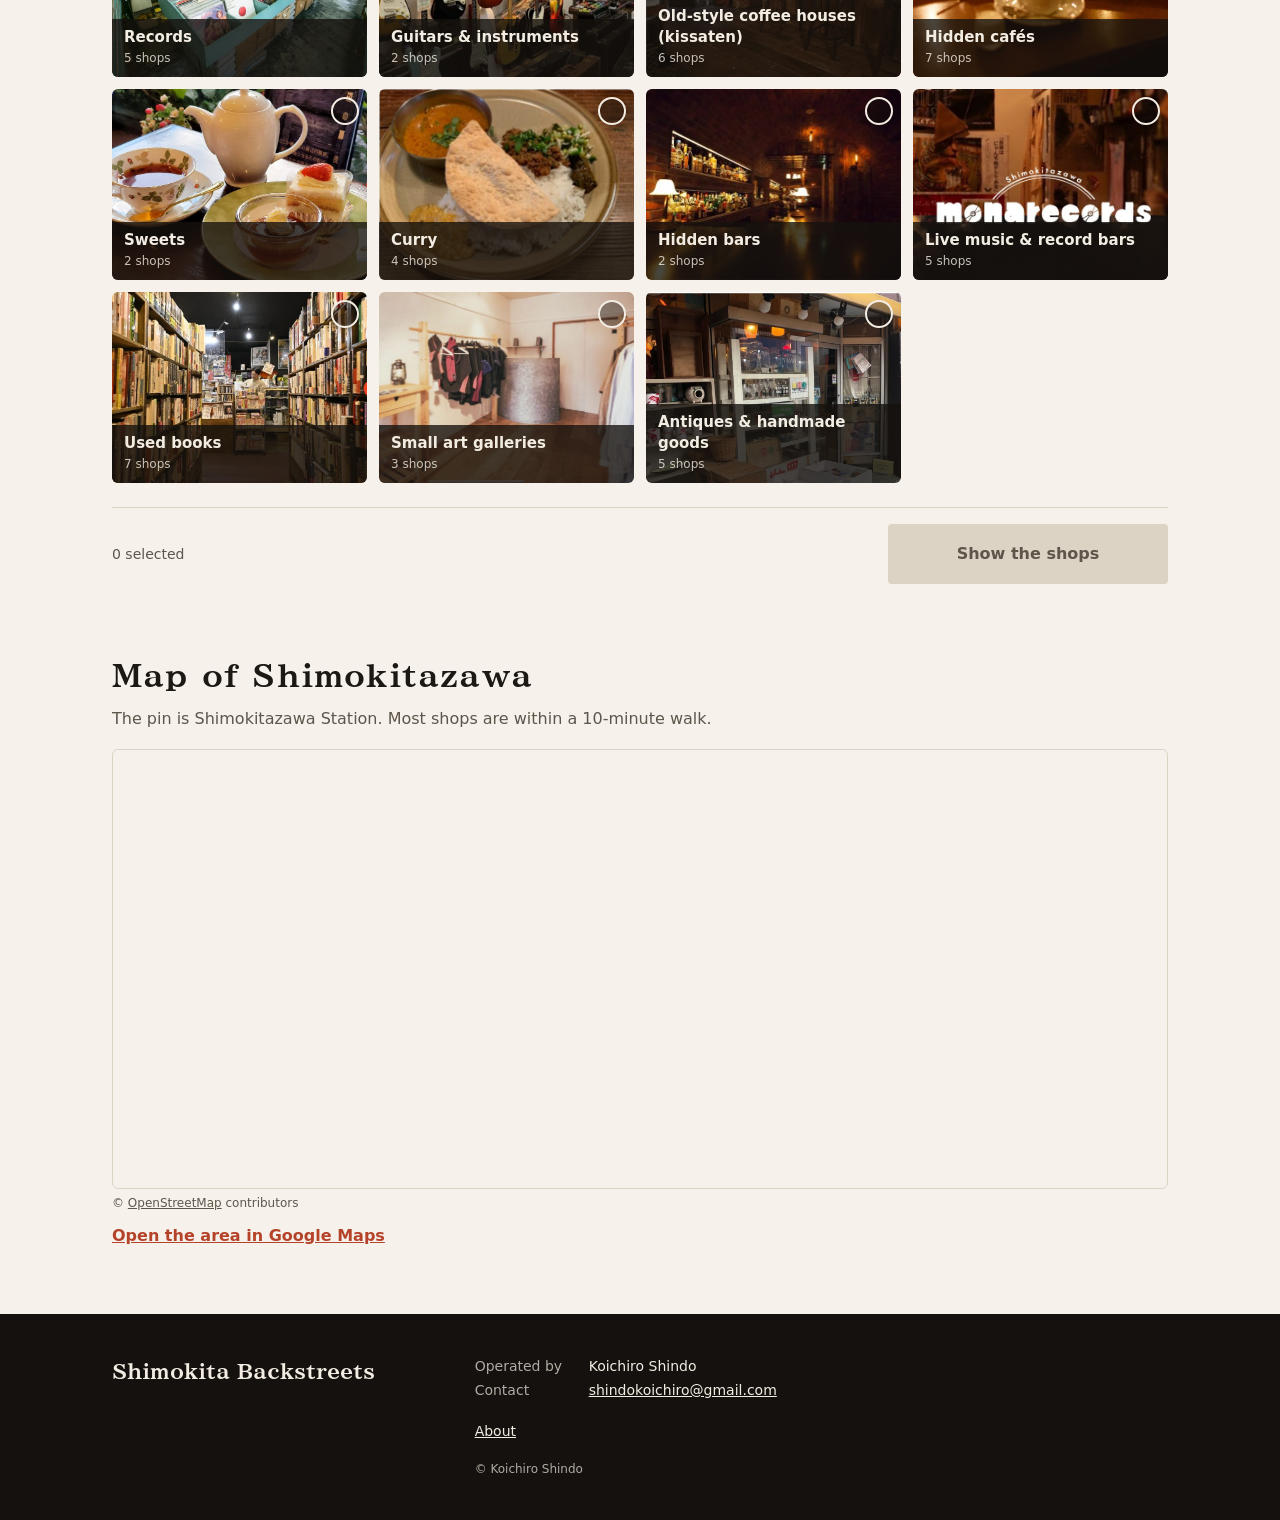
==== commit 1d756eb8: "言語を8つに増やして国旗つきのメニューにし、見出しの書体を BIZ UDP明朝 に変える - スタイル選びの「載せているのは〜」の文と、使い方の欄を外す - 繁体字中国語・タイ語・フランス語・スペイン" ====
--- a/index.html
+++ b/index.html
@@ -7,15 +7,15 @@
   <meta name="description" content="Find small shops in Shimokitazawa that most visitors never find: upstairs, underground and down back alleys.">
   <link rel="preconnect" href="https://fonts.googleapis.com">
   <link rel="preconnect" href="https://fonts.gstatic.com" crossorigin>
-  <link rel="stylesheet" href="https://fonts.googleapis.com/css2?family=Zen+Old+Mincho:wght@500;700;900&display=swap">
-  <link rel="stylesheet" href="style.css?v=19">
+  <link rel="stylesheet" href="https://fonts.googleapis.com/css2?family=BIZ+UDPMincho:wght@400;700&display=swap">
+  <link rel="stylesheet" href="style.css?v=20">
 </head>
 <body>
   <div id="app"></div>
   <noscript><p>Please turn on JavaScript to use this site.</p></noscript>
-  <script src="data/config.js?v=19"></script>
-  <script src="data/stores.js?v=19"></script>
-  <script src="i18n.js?v=19"></script>
-  <script src="app.js?v=19"></script>
+  <script src="data/config.js?v=20"></script>
+  <script src="data/stores.js?v=20"></script>
+  <script src="i18n.js?v=20"></script>
+  <script src="app.js?v=20"></script>
 </body>
 </html>
--- a/style.css
+++ b/style.css
@@ -12,7 +12,7 @@
   --error: #A8321E;
   --r-btn: 4px;
   --r-box: 6px;
-  --serif: "Zen Old Mincho", "Hiragino Mincho ProN", "Yu Mincho", "Songti SC", "Nanum Myeongjo", Georgia, serif;
+  --serif: "BIZ UDPMincho", "Hiragino Mincho ProN", "Yu Mincho", "Songti SC", "Nanum Myeongjo", Georgia, serif;
 }
 
 * { box-sizing: border-box; }
@@ -28,6 +28,8 @@
 }
 html:lang(ja) body { font-family: "Hiragino Sans", "Hiragino Kaku Gothic ProN", "Noto Sans JP", "Yu Gothic", sans-serif; }
 html:lang(zh) body { font-family: "PingFang SC", "Hiragino Sans GB", "Noto Sans SC", "Microsoft YaHei", sans-serif; }
+html:lang(zh-Hant) body { font-family: "PingFang TC", "Noto Sans TC", "Microsoft JhengHei", sans-serif; }
+html:lang(th) body { font-family: "Thonburi", "Noto Sans Thai", "Leelawadee UI", "Tahoma", sans-serif; }
 html:lang(ko) body { font-family: "Apple SD Gothic Neo", "Noto Sans KR", "Malgun Gothic", sans-serif; }
 
 h1, h2, h3 { line-height: 1.35; margin: 0; }
@@ -71,23 +73,70 @@
 .nav a { color: var(--on-night); text-decoration: none; font-size: 14px; }
 .nav a:hover { text-decoration: underline; text-underline-offset: 4px; }
 @media (min-width: 900px) { .nav { display: flex; } }
-.langs { display: flex; gap: 4px; }
-.langs button {
-  font: inherit;
-  font-size: 13px;
-  padding: 3px 8px;
+/* 言語の切り替え（国旗つきのメニュー） */
+.langs { position: relative; }
+.langs summary {
+  list-style: none;
+  display: flex;
+  align-items: center;
+  gap: 8px;
+  font-size: 14px;
+  padding: 5px 10px;
   border: 1px solid rgba(242, 236, 226, 0.35);
   border-radius: var(--r-btn);
+  cursor: pointer;
+}
+.langs summary::-webkit-details-marker { display: none; }
+@media (max-width: 599px) { .langs summary span { display: none; } }
+.langs summary::after {
+  content: "";
+  width: 6px;
+  height: 6px;
+  margin: -3px 2px 0 2px;
+  border-right: 1.5px solid currentColor;
+  border-bottom: 1.5px solid currentColor;
+  transform: rotate(45deg);
+}
+.langs[open] summary::after { margin-top: 3px; transform: rotate(-135deg); }
+.flag {
+  width: 20px;
+  height: 15px;
+  border-radius: 2px;
+  outline: 1px solid rgba(242, 236, 226, 0.25);
+  flex: none;
+  display: block;
+}
+.lang-list {
+  position: absolute;
+  right: 0;
+  top: calc(100% + 6px);
+  z-index: 20;
+  margin: 0;
+  padding: 6px;
+  list-style: none;
+  min-width: 190px;
+  background: var(--night);
+  border: 1px solid rgba(242, 236, 226, 0.35);
+  border-radius: var(--r-box);
+}
+.lang-list button {
+  width: 100%;
+  display: flex;
+  align-items: center;
+  gap: 10px;
+  font: inherit;
+  font-size: 15px;
+  padding: 8px 10px;
+  border: 0;
+  border-radius: var(--r-btn);
   background: transparent;
   color: var(--on-night);
+  text-align: left;
   cursor: pointer;
 }
-.langs button[aria-current="true"] {
-  background: var(--on-night);
-  border-color: var(--on-night);
-  color: var(--night);
-  font-weight: 700;
-}
+.lang-list button:hover { background: rgba(242, 236, 226, 0.12); }
+.lang-list button[aria-current="true"] { font-weight: 700; background: rgba(242, 236, 226, 0.16); }
+.langs summary:focus-visible, .lang-list button:focus-visible { outline: 2px solid var(--on-night); outline-offset: 2px; }
 
 /* ---- トップの写真（お店の写真が自動で切り替わり、上に名前を重ねる） ---- */
 .hero {
@@ -208,7 +257,7 @@
 .hero-name {
   font-family: var(--serif);
   font-size: clamp(30px, 8vw, 64px);
-  font-weight: 900;
+  font-weight: 700;
   letter-spacing: 0.06em;
   margin: 0;
   line-height: 1.2;
@@ -330,30 +379,7 @@
 .pick-bar .btn { margin: 0; }
 @media (min-width: 768px) { .pick-bar .btn { width: auto; min-width: 280px; margin-left: auto; } }
 
-/* ---- 遊び方・地図 ---- */
-.steps { padding: 56px 0 0; }
-.steps ol {
-  margin: 16px 0 0;
-  padding: 0;
-  list-style: none;
-  counter-reset: step;
-  display: grid;
-  gap: 12px;
-}
-@media (min-width: 900px) { .steps ol { grid-template-columns: 1.1fr 1fr 1.2fr; gap: 32px; } }
-.steps li {
-  counter-increment: step;
-  padding-top: 12px;
-  border-top: 2px solid var(--ink);
-}
-.steps li::before {
-  content: counter(step, decimal-leading-zero);
-  display: block;
-  font-family: var(--serif);
-  font-size: 22px;
-  font-weight: 700;
-  color: var(--accent);
-}
+/* ---- 地図 ---- */
 .map { padding: 56px 0 64px; }
 .map iframe {
   display: block;
@@ -422,7 +448,7 @@
 }
 @media (min-width: 768px) { .banner-text { padding: 40px 32px; } }
 .banner-kicker { margin: 0; font-size: 14px; letter-spacing: 0.08em; }
-.banner-title { font-family: var(--serif); font-size: clamp(28px, 6vw, 48px); font-weight: 900; }
+.banner-title { font-family: var(--serif); font-size: clamp(28px, 6vw, 48px); font-weight: 700; }
 
 .route { padding-bottom: 64px; }
 .list-count { font-weight: 700; color: var(--sub); margin: 24px 0 8px; }
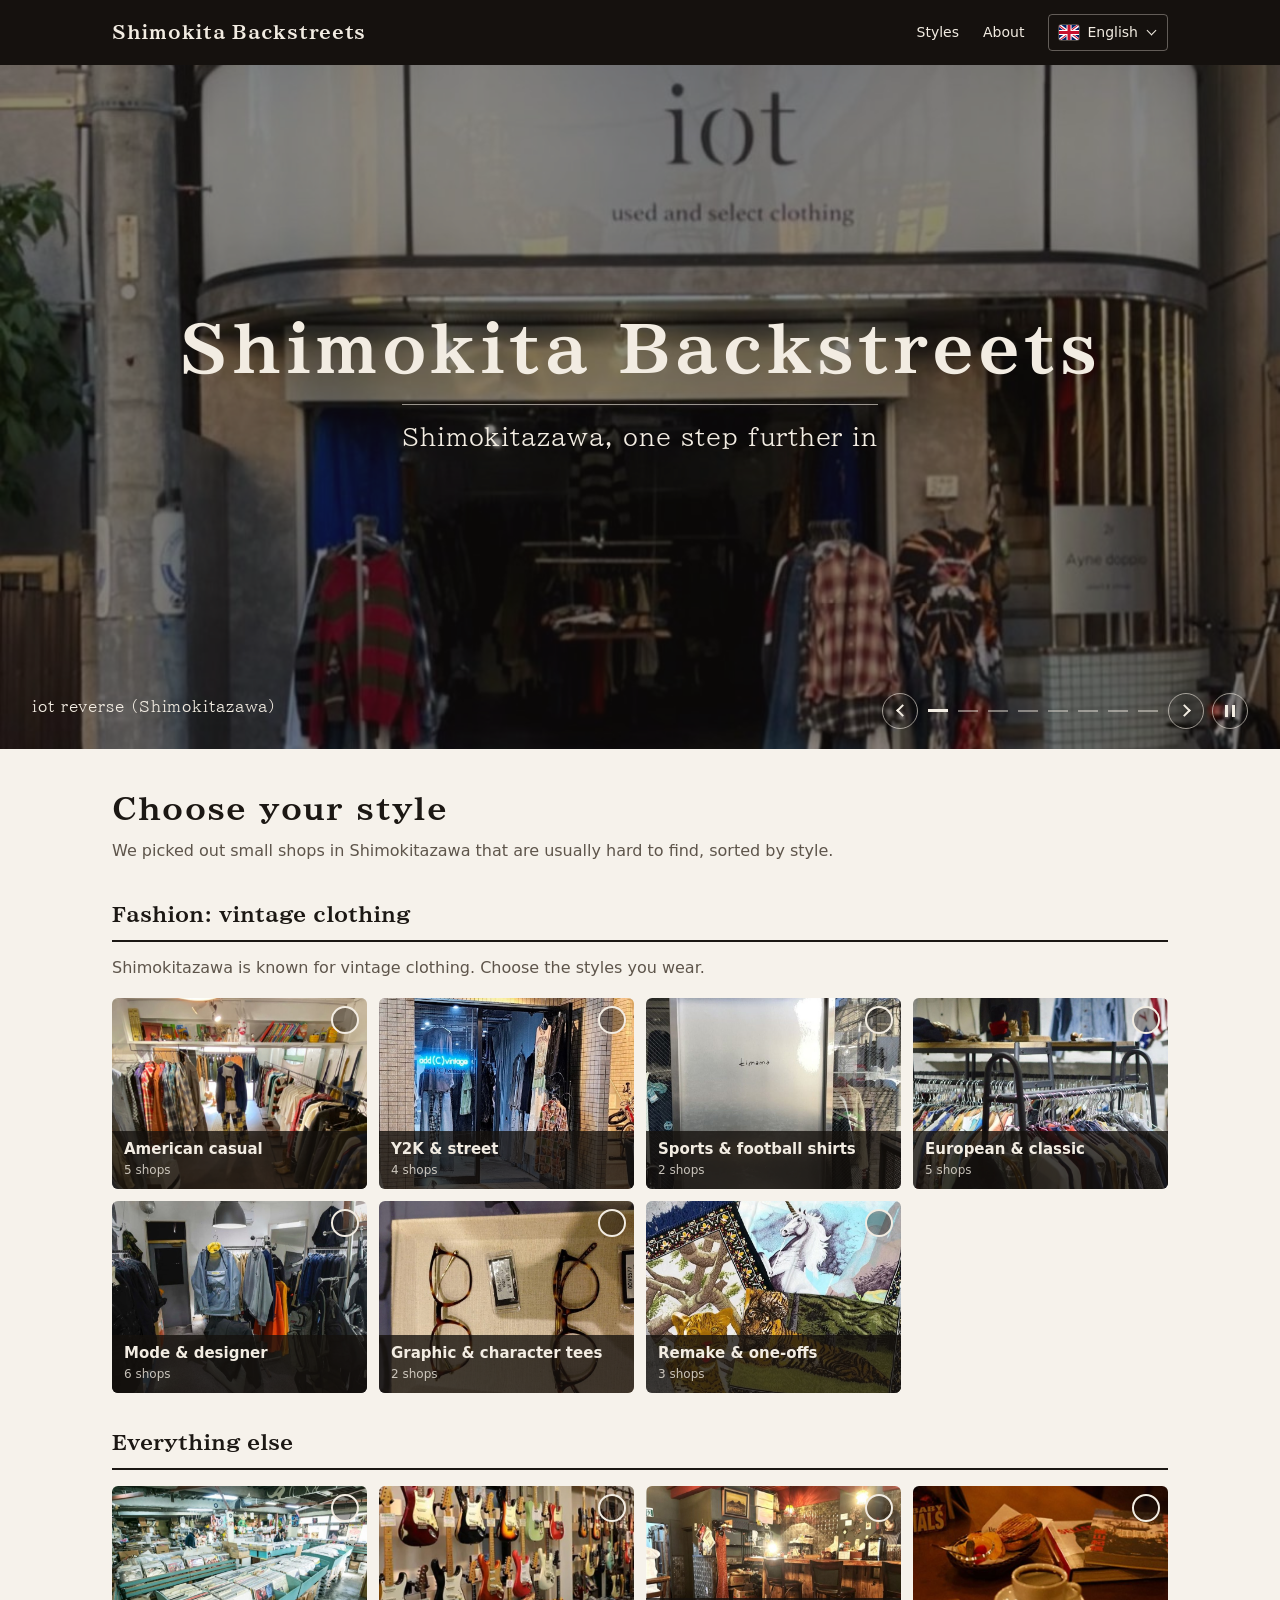
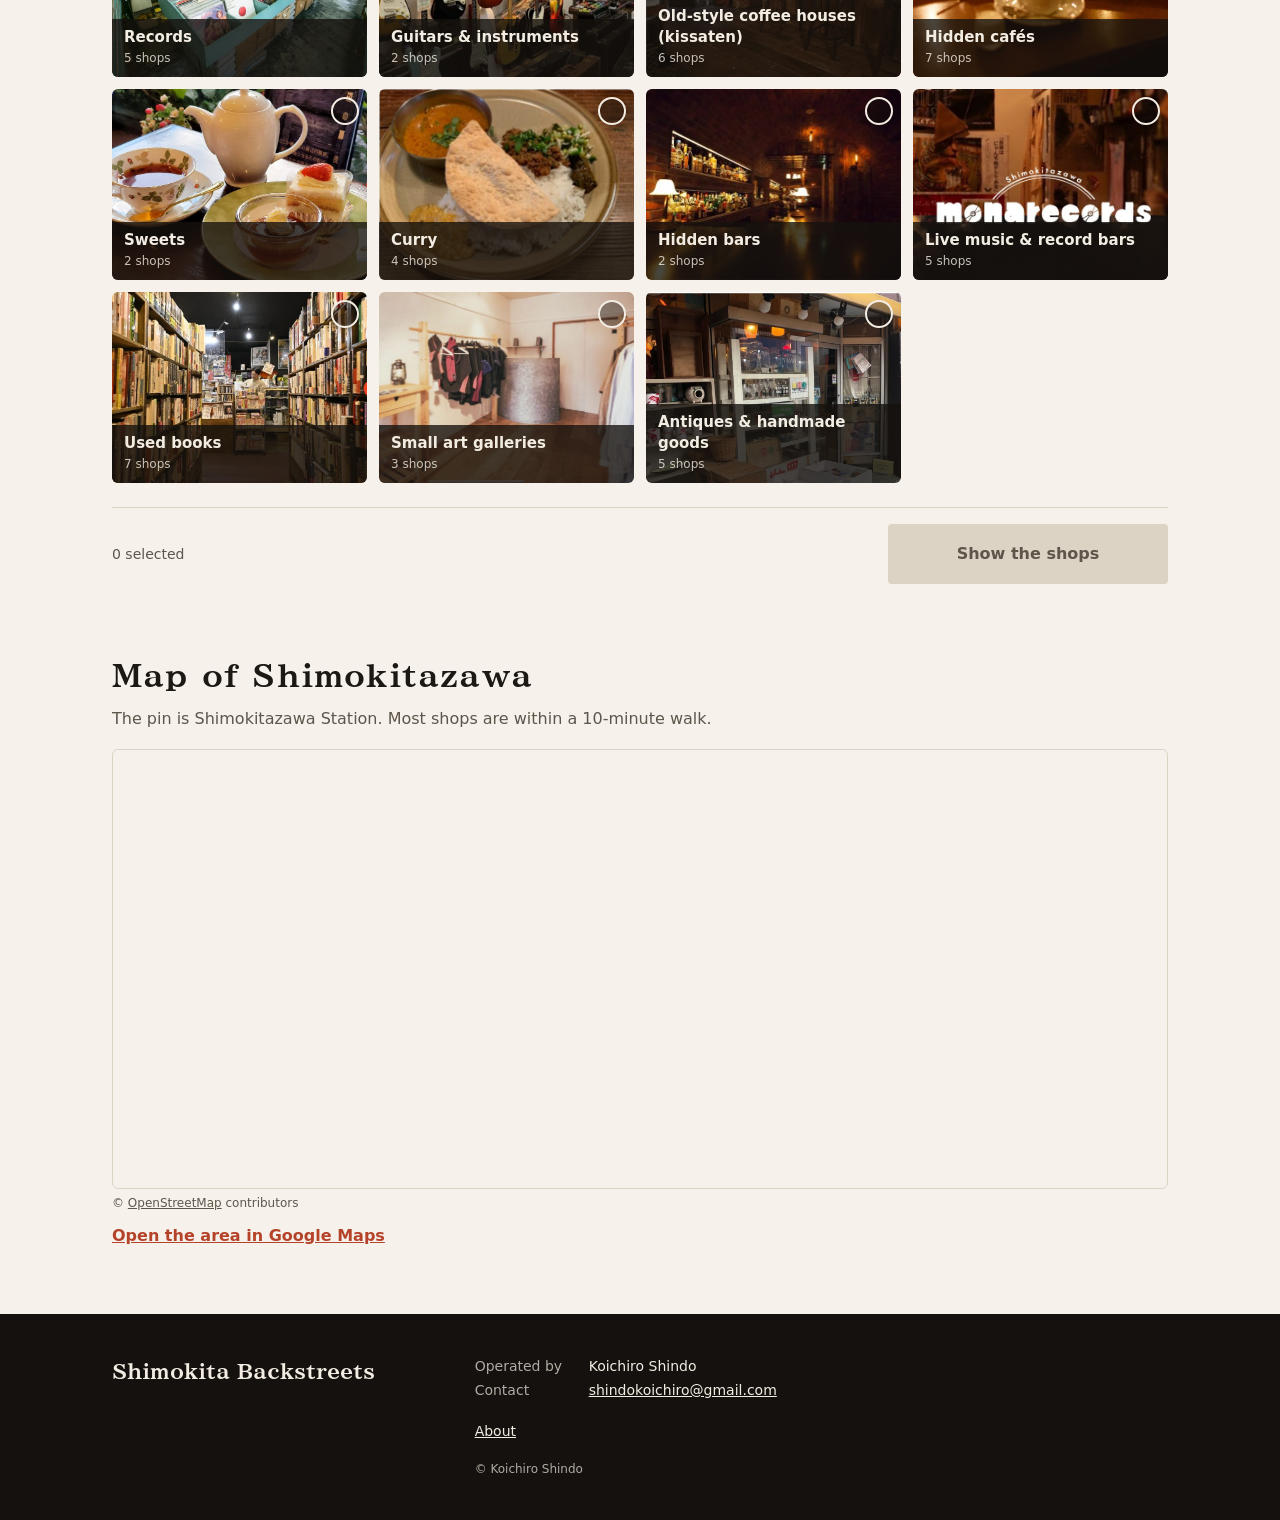
==== commit e6ad52ac: "キャッチコピーを「もう一歩奥の下北沢」にし、スタイル選びに説明の文を入れる" ====
--- a/index.html
+++ b/index.html
@@ -8,14 +8,14 @@
   <link rel="preconnect" href="https://fonts.googleapis.com">
   <link rel="preconnect" href="https://fonts.gstatic.com" crossorigin>
   <link rel="stylesheet" href="https://fonts.googleapis.com/css2?family=BIZ+UDPMincho:wght@400;700&display=swap">
-  <link rel="stylesheet" href="style.css?v=20">
+  <link rel="stylesheet" href="style.css?v=21">
 </head>
 <body>
   <div id="app"></div>
   <noscript><p>Please turn on JavaScript to use this site.</p></noscript>
-  <script src="data/config.js?v=20"></script>
-  <script src="data/stores.js?v=20"></script>
-  <script src="i18n.js?v=20"></script>
-  <script src="app.js?v=20"></script>
+  <script src="data/config.js?v=21"></script>
+  <script src="data/stores.js?v=21"></script>
+  <script src="i18n.js?v=21"></script>
+  <script src="app.js?v=21"></script>
 </body>
 </html>
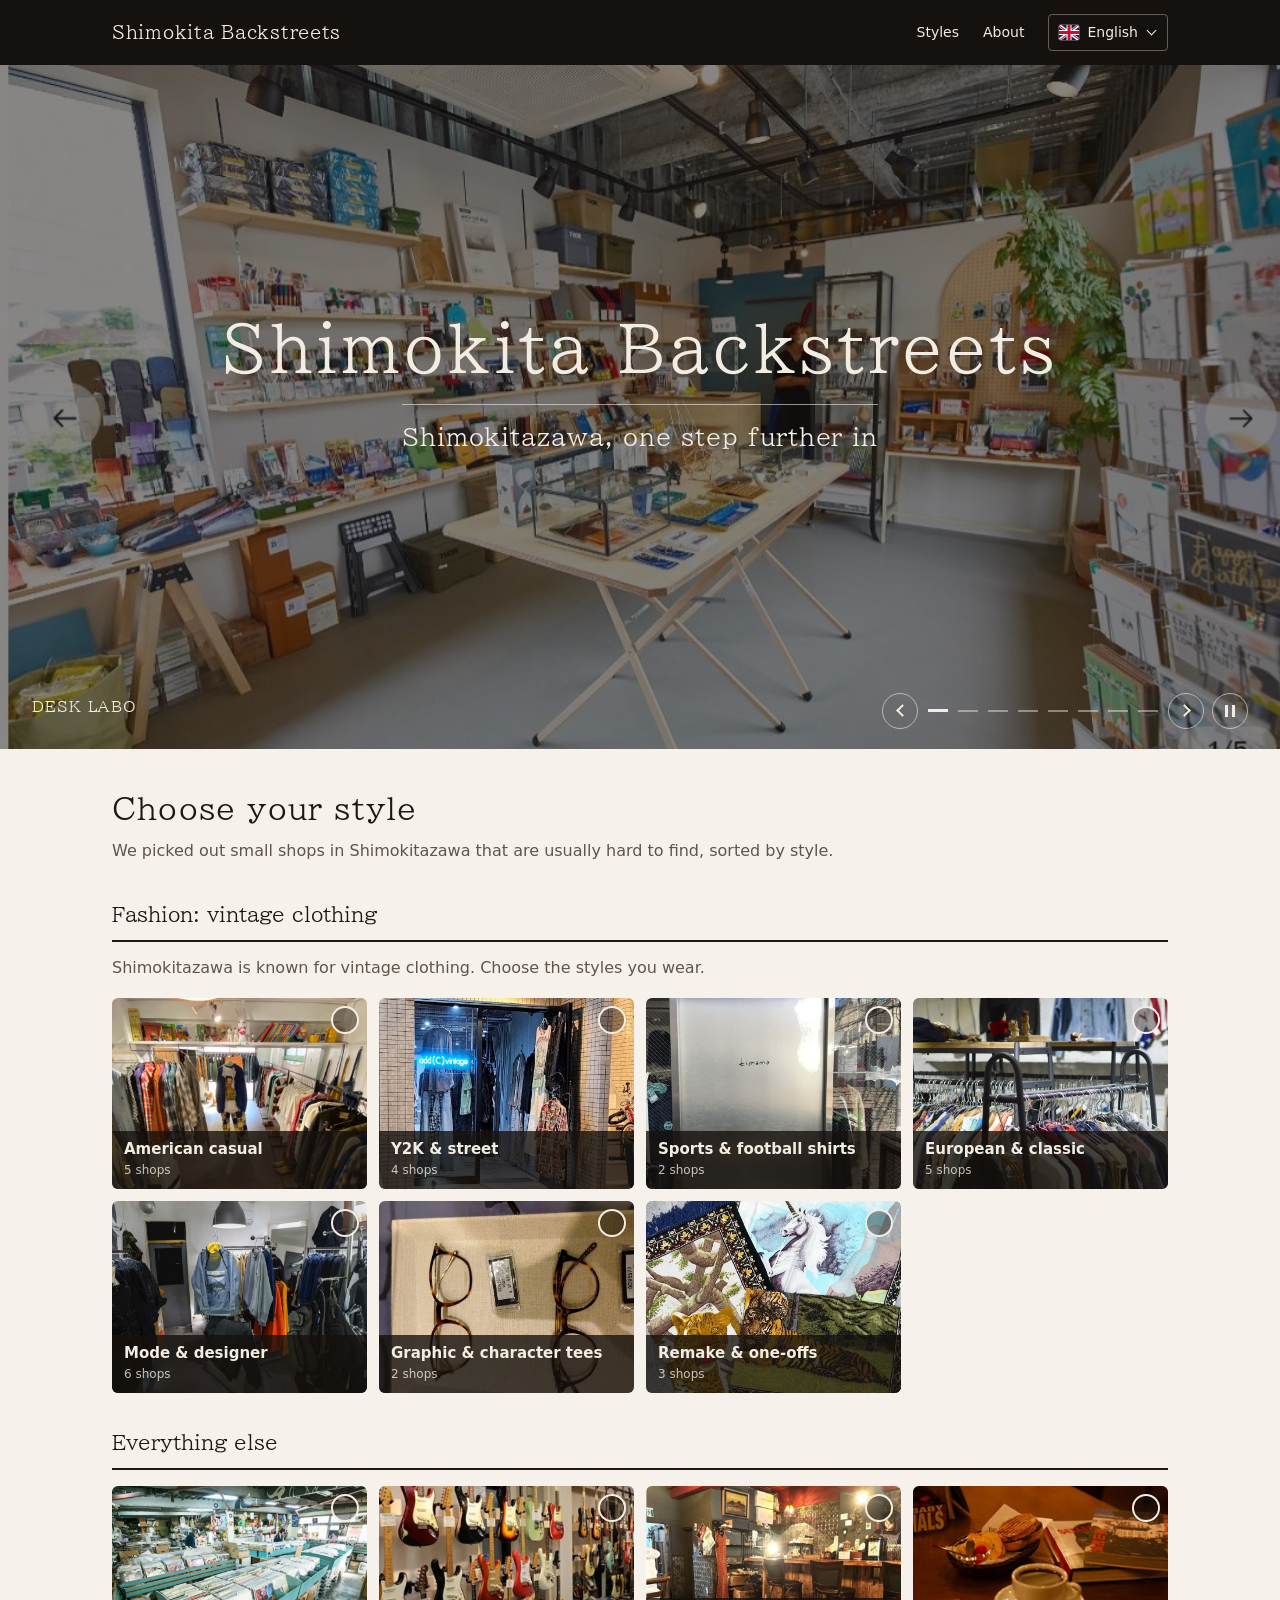
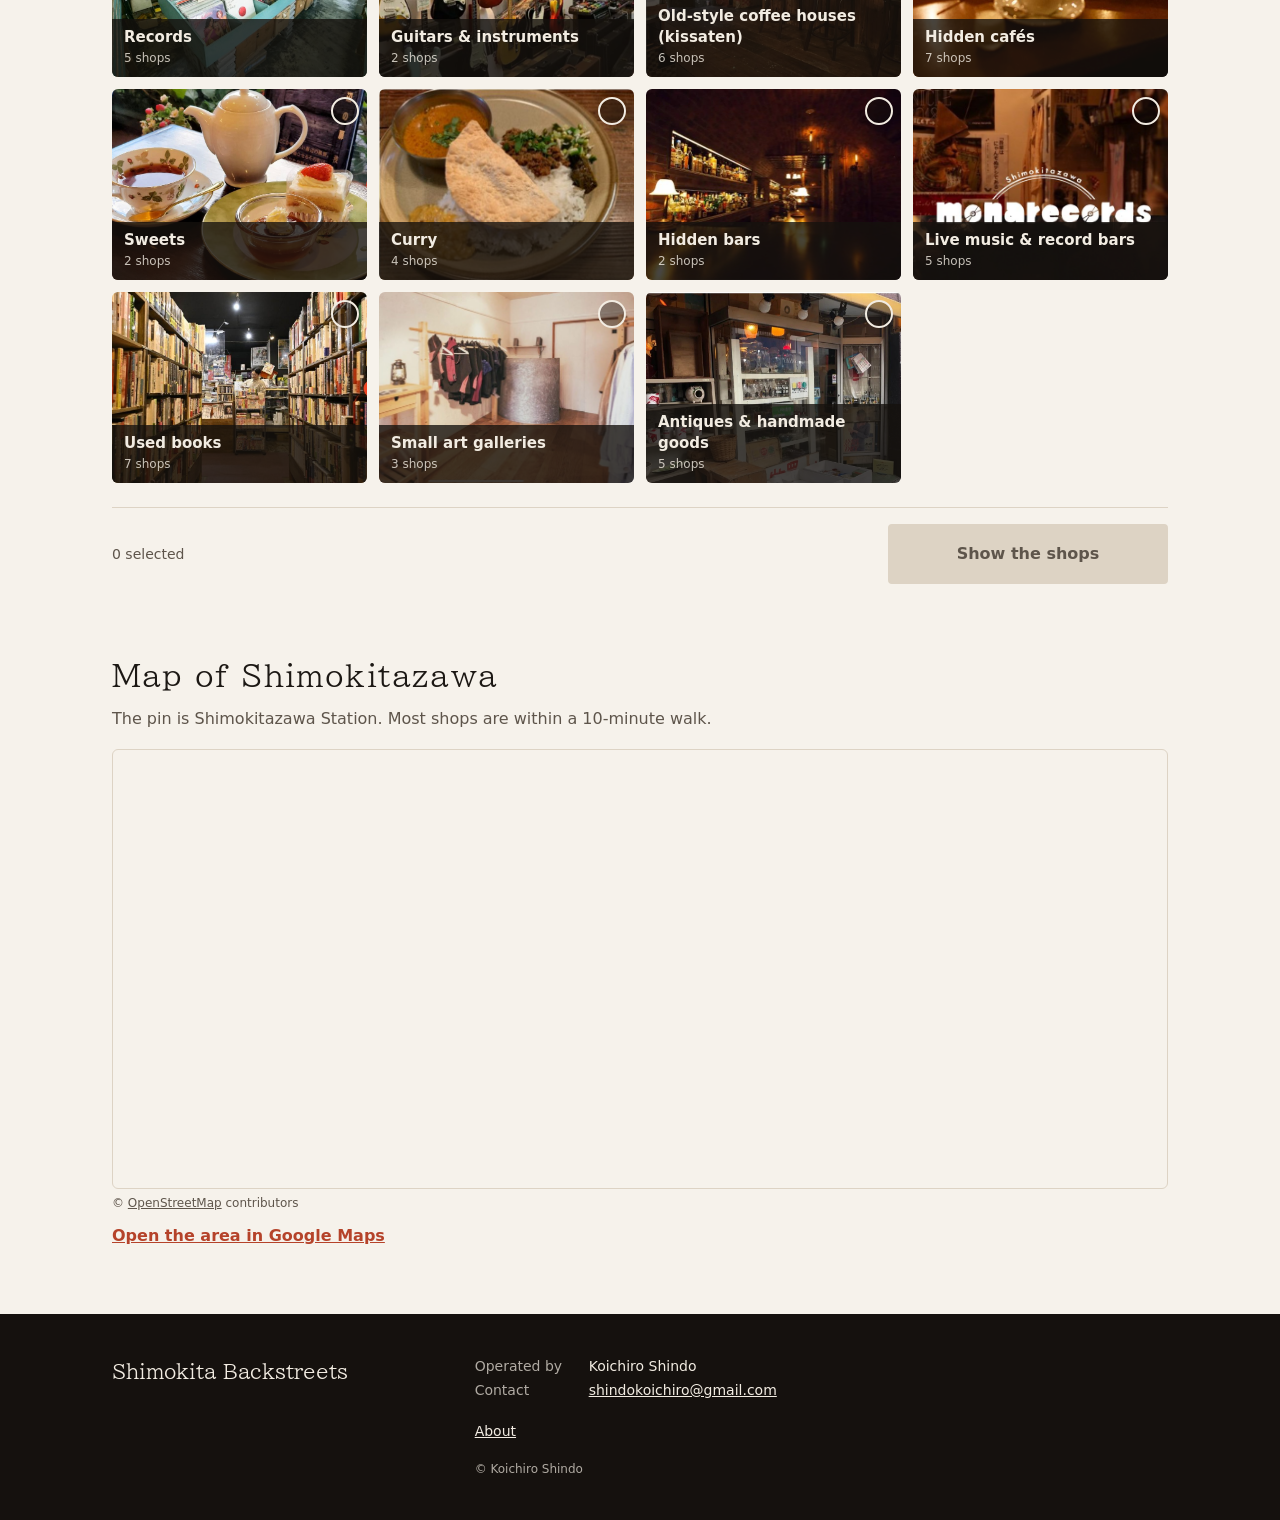
==== commit 1904b260: "明朝の見出しを標準の太さにし、「このサイトについて」から2階・地下・路地の文を外す" ====
--- a/index.html
+++ b/index.html
@@ -8,14 +8,14 @@
   <link rel="preconnect" href="https://fonts.googleapis.com">
   <link rel="preconnect" href="https://fonts.gstatic.com" crossorigin>
   <link rel="stylesheet" href="https://fonts.googleapis.com/css2?family=BIZ+UDPMincho:wght@400;700&display=swap">
-  <link rel="stylesheet" href="style.css?v=21">
+  <link rel="stylesheet" href="style.css?v=22">
 </head>
 <body>
   <div id="app"></div>
   <noscript><p>Please turn on JavaScript to use this site.</p></noscript>
-  <script src="data/config.js?v=21"></script>
-  <script src="data/stores.js?v=21"></script>
-  <script src="i18n.js?v=21"></script>
-  <script src="app.js?v=21"></script>
+  <script src="data/config.js?v=22"></script>
+  <script src="data/stores.js?v=22"></script>
+  <script src="i18n.js?v=22"></script>
+  <script src="app.js?v=22"></script>
 </body>
 </html>
--- a/style.css
+++ b/style.css
@@ -62,7 +62,7 @@
 @media (min-width: 768px) { .top-in { padding: 14px 32px; } }
 .brand {
   font-family: var(--serif);
-  font-weight: 700;
+  font-weight: 400;
   font-size: 18px;
   letter-spacing: 0.04em;
   color: var(--on-night);
@@ -257,7 +257,7 @@
 .hero-name {
   font-family: var(--serif);
   font-size: clamp(30px, 8vw, 64px);
-  font-weight: 700;
+  font-weight: 400;
   letter-spacing: 0.06em;
   margin: 0;
   line-height: 1.2;
@@ -280,13 +280,13 @@
 .h-sec {
   font-family: var(--serif);
   font-size: clamp(22px, 4.5vw, 30px);
-  font-weight: 700;
+  font-weight: 400;
   letter-spacing: 0.04em;
 }
 .h-page {
   font-family: var(--serif);
   font-size: clamp(26px, 6vw, 40px);
-  font-weight: 700;
+  font-weight: 400;
   margin: 40px 0 16px;
 }
 .sub { color: var(--sub); margin: 8px 0 16px; }
@@ -300,7 +300,7 @@
 .h-group {
   font-family: var(--serif);
   font-size: 20px;
-  font-weight: 700;
+  font-weight: 400;
   padding: 0 0 8px;
   border-bottom: 2px solid var(--ink);
   width: 100%;
@@ -448,7 +448,7 @@
 }
 @media (min-width: 768px) { .banner-text { padding: 40px 32px; } }
 .banner-kicker { margin: 0; font-size: 14px; letter-spacing: 0.08em; }
-.banner-title { font-family: var(--serif); font-size: clamp(28px, 6vw, 48px); font-weight: 700; }
+.banner-title { font-family: var(--serif); font-size: clamp(28px, 6vw, 48px); font-weight: 400; }
 
 .route { padding-bottom: 64px; }
 .list-count { font-weight: 700; color: var(--sub); margin: 24px 0 8px; }
@@ -472,12 +472,12 @@
 @media (min-width: 768px) { .shop-body { padding: 28px 32px; } }
 .shop-body p { margin: 8px 0 0; }
 .shop-head { display: flex; align-items: flex-start; gap: 16px; }
-.shop-head h3 { flex: 1; min-width: 0; font-family: var(--serif); font-size: 22px; font-weight: 700; overflow-wrap: anywhere; }
+.shop-head h3 { flex: 1; min-width: 0; font-family: var(--serif); font-size: 22px; font-weight: 400; overflow-wrap: anywhere; }
 .shop-no {
   flex: none;
   font-family: var(--serif);
   font-size: 22px;
-  font-weight: 700;
+  font-weight: 400;
   color: var(--accent);
   line-height: 1.35;
 }
@@ -501,7 +501,7 @@
 .foot { background: var(--night); color: var(--on-night); font-size: 14px; }
 .foot-in { padding-top: 40px; padding-bottom: 40px; display: grid; gap: 16px; }
 @media (min-width: 768px) { .foot-in { grid-template-columns: 1fr 2fr; align-items: start; } }
-.foot-brand { font-family: var(--serif); font-size: 20px; font-weight: 700; margin: 0; }
+.foot-brand { font-family: var(--serif); font-size: 20px; font-weight: 400; margin: 0; }
 .foot-info { margin: 0; }
 .foot-info div { display: flex; gap: 16px; }
 .foot-info dt { width: 7em; flex: none; opacity: 0.7; }
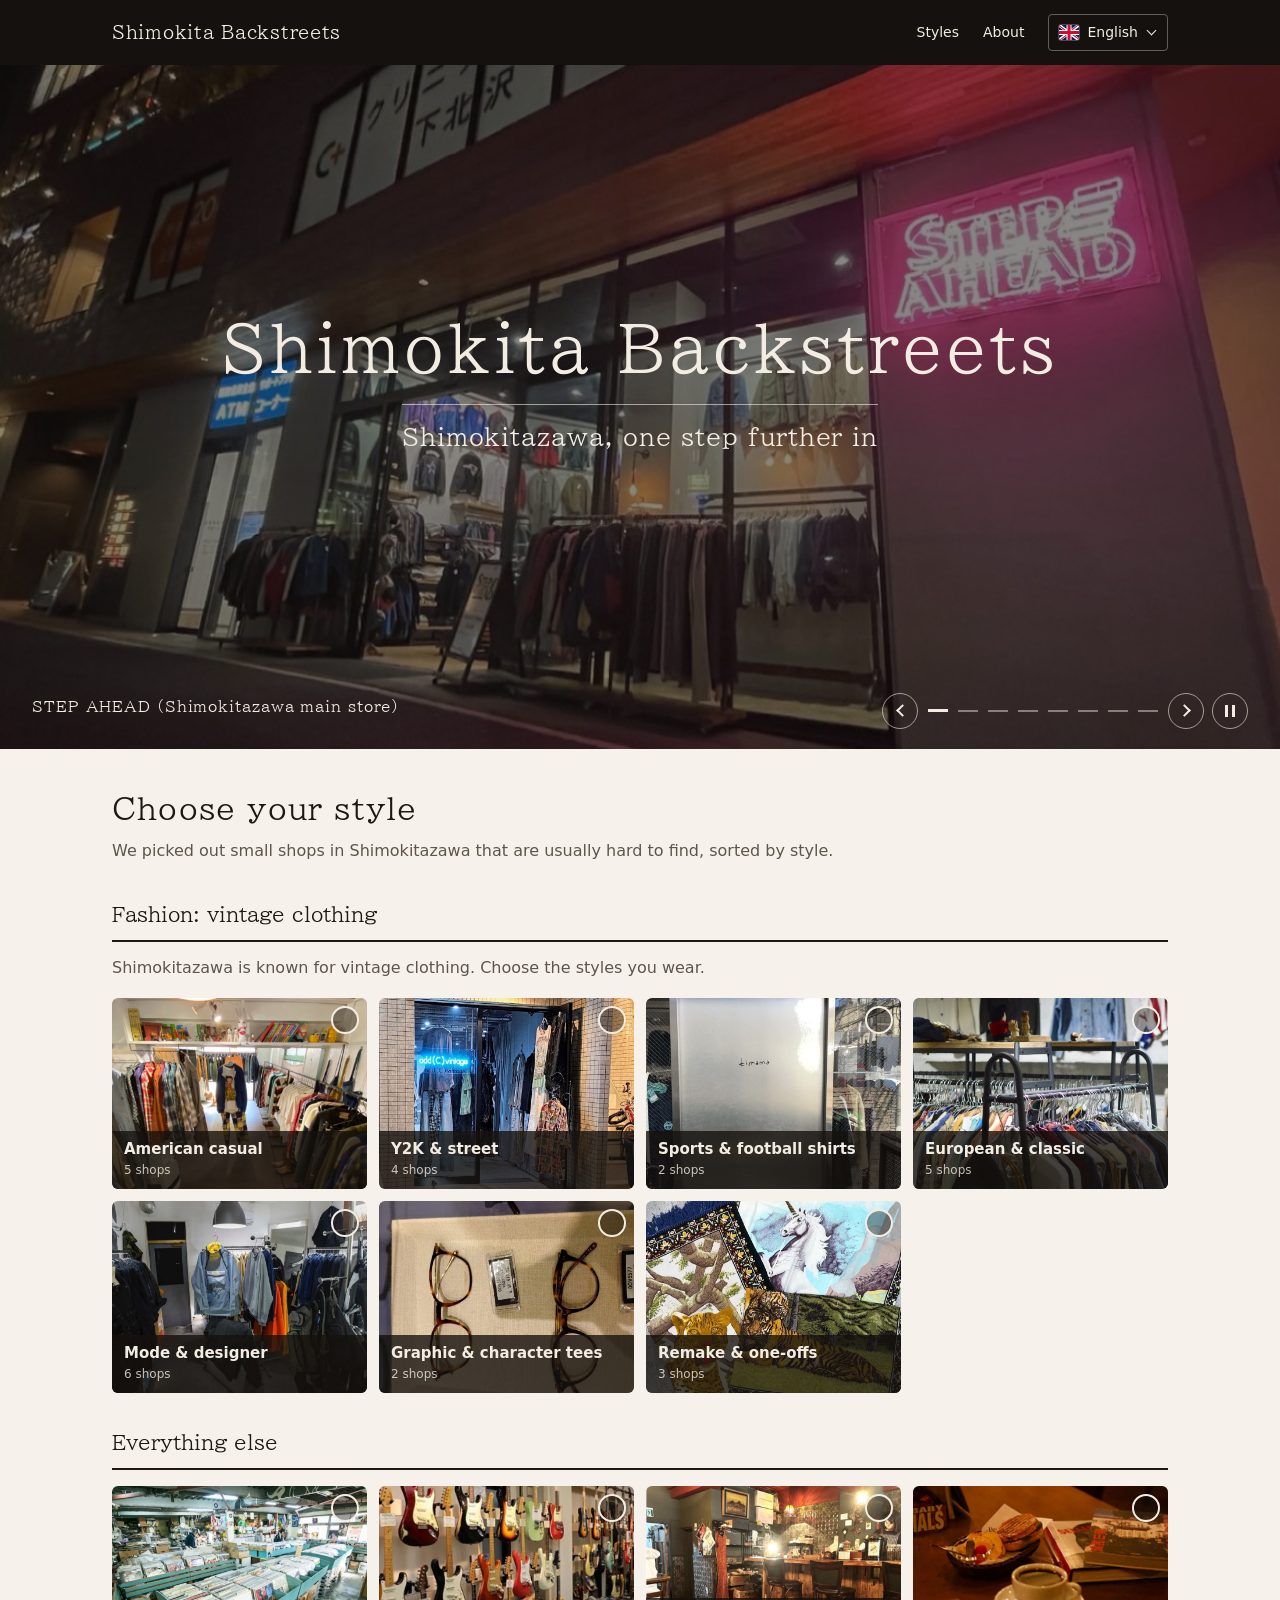
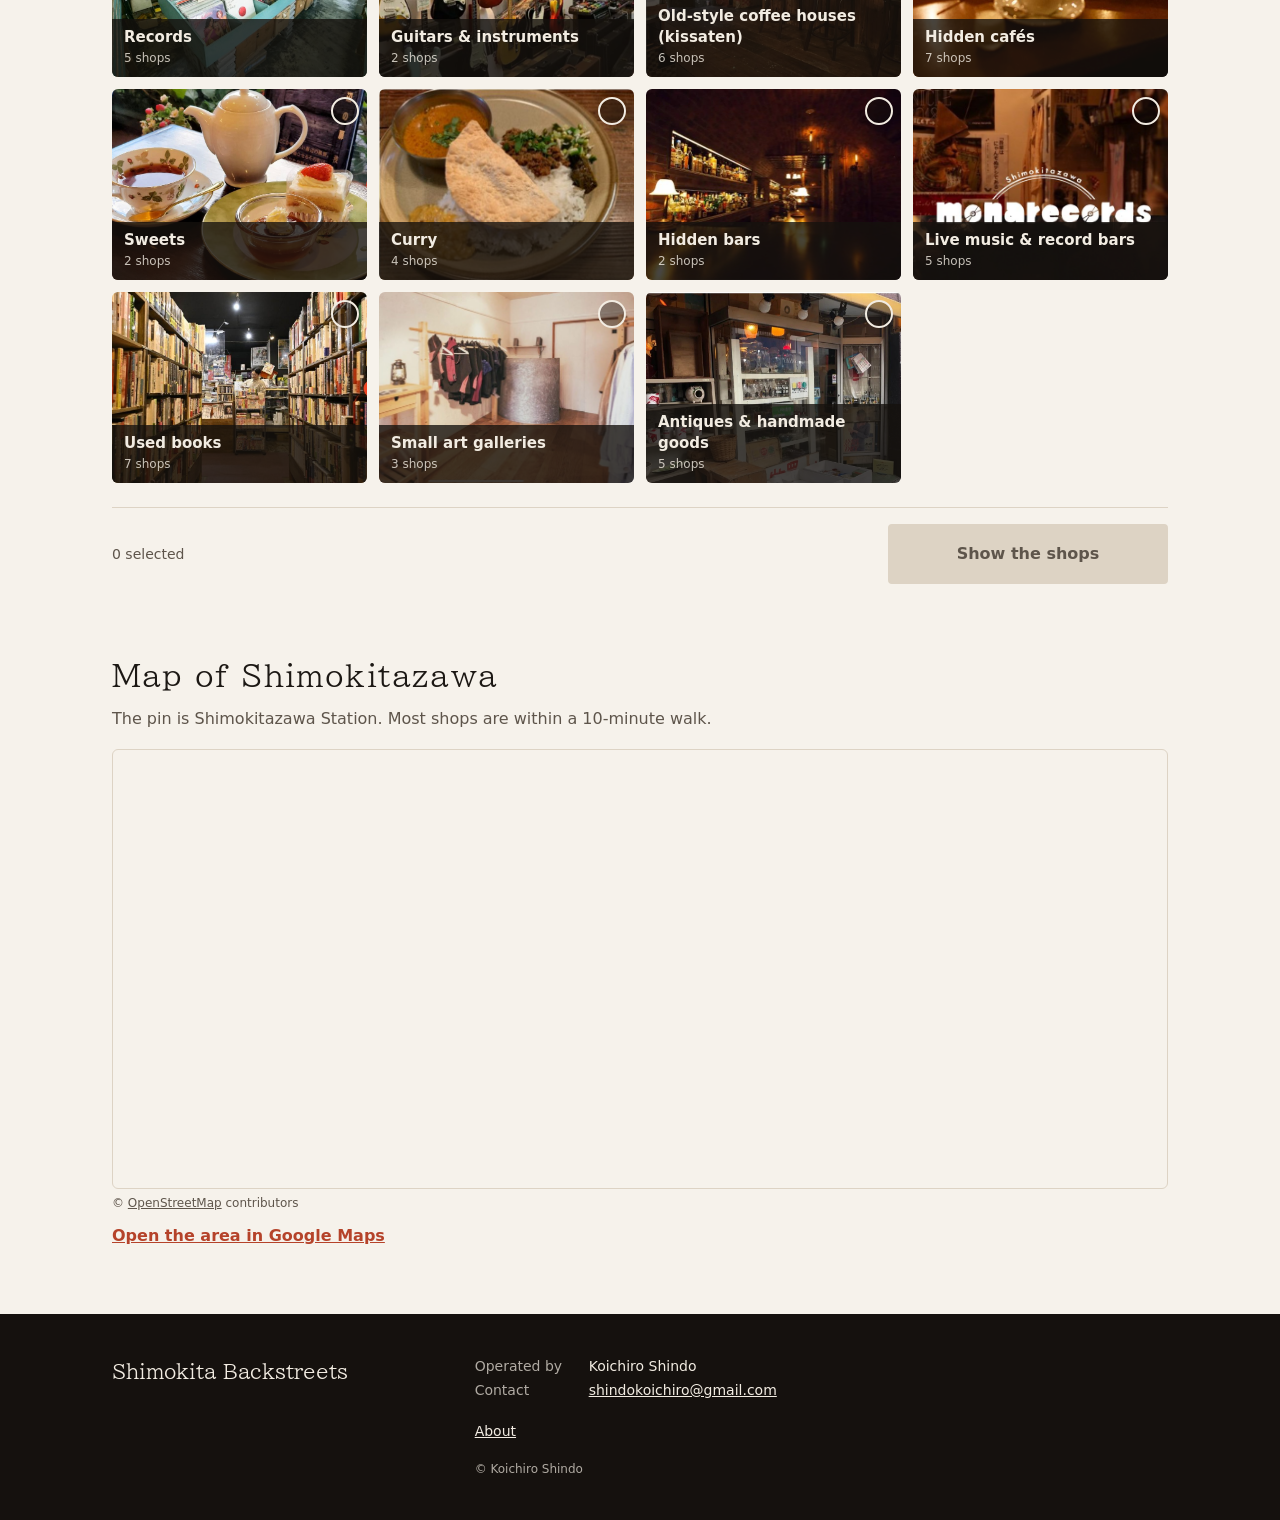
==== commit dd2ce69c: "お店のSNSと公式サイトのリンクにアイコンをつける" ====
--- a/index.html
+++ b/index.html
@@ -8,14 +8,14 @@
   <link rel="preconnect" href="https://fonts.googleapis.com">
   <link rel="preconnect" href="https://fonts.gstatic.com" crossorigin>
   <link rel="stylesheet" href="https://fonts.googleapis.com/css2?family=BIZ+UDPMincho:wght@400;700&display=swap">
-  <link rel="stylesheet" href="style.css?v=22">
+  <link rel="stylesheet" href="style.css?v=23">
 </head>
 <body>
   <div id="app"></div>
   <noscript><p>Please turn on JavaScript to use this site.</p></noscript>
-  <script src="data/config.js?v=22"></script>
-  <script src="data/stores.js?v=22"></script>
-  <script src="i18n.js?v=22"></script>
-  <script src="app.js?v=22"></script>
+  <script src="data/config.js?v=23"></script>
+  <script src="data/stores.js?v=23"></script>
+  <script src="i18n.js?v=23"></script>
+  <script src="app.js?v=23"></script>
 </body>
 </html>
--- a/style.css
+++ b/style.css
@@ -421,8 +421,9 @@
   outline-offset: 2px;
 }
 .link { display: inline-block; margin-top: 8px; color: var(--accent); font-weight: 700; }
-.shop-links { display: flex; flex-wrap: wrap; gap: 4px 20px; }
-.link-sub { color: var(--ink); font-weight: 400; }
+.shop-links { display: flex; flex-wrap: wrap; align-items: center; gap: 4px 20px; }
+.link-sub { color: var(--ink); font-weight: 400; display: inline-flex; align-items: center; gap: 6px; }
+.icon { width: 16px; height: 16px; flex: none; display: block; }
 
 /* ---- 3軒の画面：選んだスタイルの写真を上に大きく出す ---- */
 .banner {
